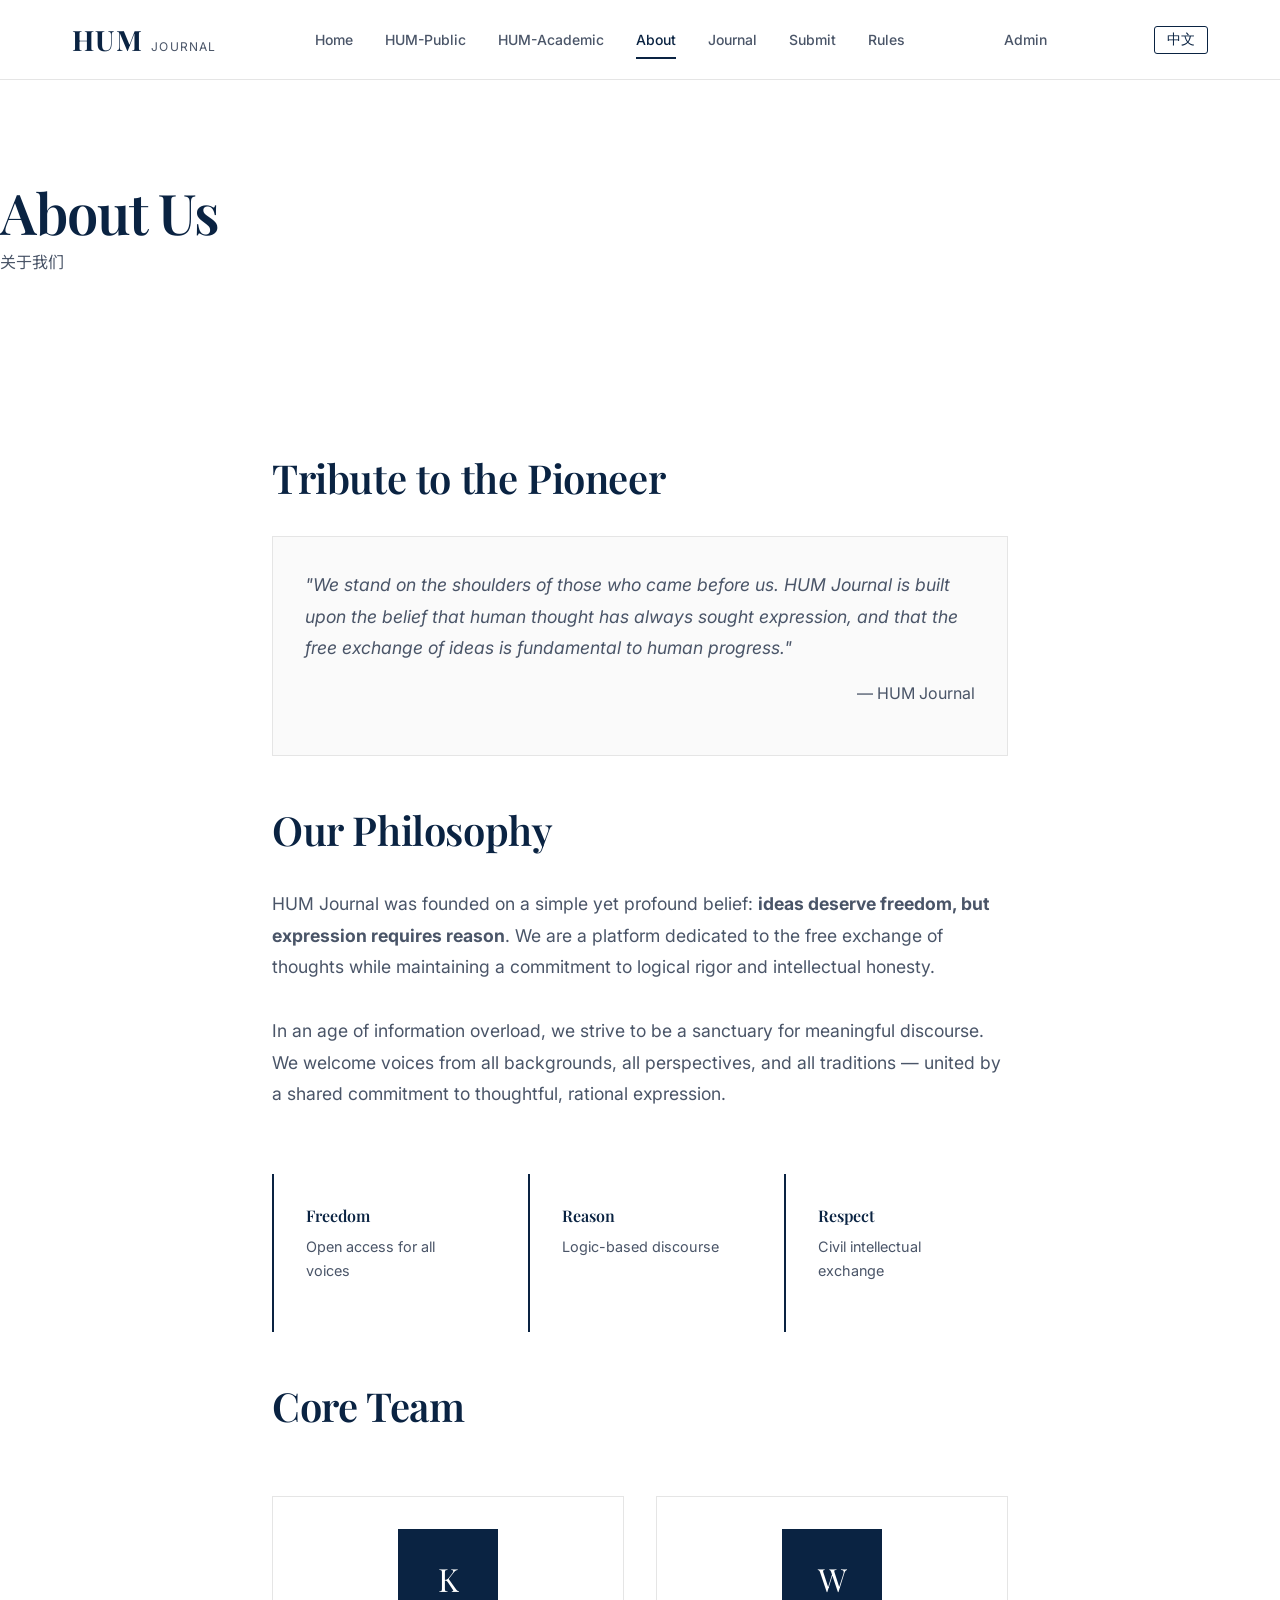
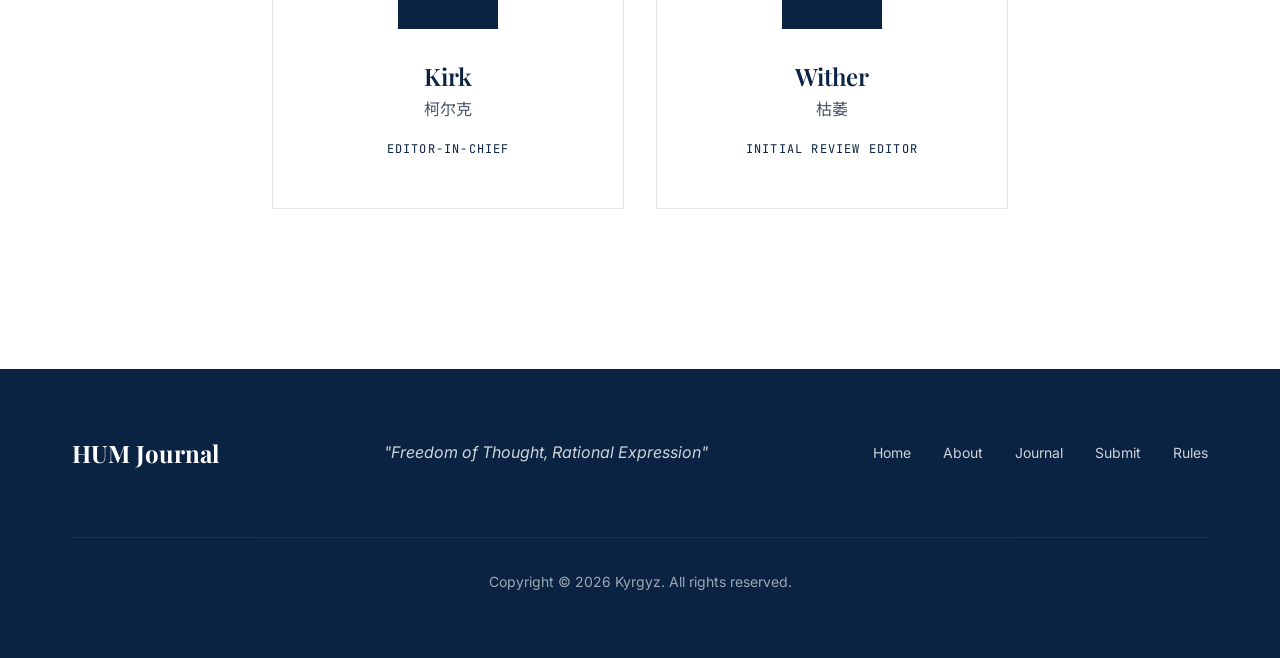
==== about.html @ b476ecf7 "Initial commit: HUM Journal static site" ====
<!DOCTYPE html>
<html lang="en">
<head>
    <meta charset="UTF-8">
    <meta name="viewport" content="width=device-width, initial-scale=1.0">
    <title>About | HUM Journal</title>
    <meta name="description" content="About HUM Journal - Tribute to pioneers, journal philosophy, and team.">
    <link rel="stylesheet" href="css/style.css">
</head>
<body>
    <header class="header">
        <div class="header-inner">
            <a href="index.html" class="logo">
                <span class="logo-main">HUM</span>
                <span class="logo-sub">Journal</span>
            </a>
            <nav class="nav">
                <a href="index.html" class="nav-link">Home</a>
                <a href="public.html" class="nav-link">HUM-Public</a>
                <a href="academic.html" class="nav-link">HUM-Academic</a>
                <a href="about.html" class="nav-link active">About</a>
                <a href="journal-info.html" class="nav-link">Journal</a>
                <a href="submission.html" class="nav-link">Submit</a>
                <a href="rules.html" class="nav-link">Rules</a>
            </nav>
            <a href="login.html" class="nav-link" style="color: var(--color-text-secondary);">Admin</a>
            <button id="langToggle" onclick="HUM_LANG.toggle()" style="background:none;border:1px solid #0A2342;color:#0A2342;padding:0.25rem 0.75rem;cursor:pointer;font-size:0.875rem;margin-left:0.5rem;border-radius:3px;">中文</button>
        </div>
    </header>

    <section class="page-header">
        <h1>About Us</h1>
        <p class="subtitle">关于我们</p>
    </section>

    <section class="content-section">
        <div class="container" style="max-width: 800px;">
            <h2 style="margin-bottom: 2rem;">Tribute to the Pioneer</h2>
            <div style="padding: 2rem; border: 1px solid var(--color-border); margin-bottom: 3rem; background: #FAFAFA;">
                <p style="font-size: 1.1rem; line-height: 1.8; font-style: italic; color: var(--color-text-secondary);">
                    "We stand on the shoulders of those who came before us. HUM Journal is built upon the belief that human thought has always sought expression, and that the free exchange of ideas is fundamental to human progress."
                </p>
                <p style="margin-top: 1rem; text-align: right; color: var(--color-text-secondary);">
                    — HUM Journal
                </p>
            </div>

            <h2 style="margin-bottom: 2rem;">Our Philosophy</h2>
            <p style="font-size: 1.1rem; line-height: 1.8; margin-bottom: 2rem;">
                HUM Journal was founded on a simple yet profound belief: <strong>ideas deserve freedom, but expression requires reason</strong>. We are a platform dedicated to the free exchange of thoughts while maintaining a commitment to logical rigor and intellectual honesty.
            </p>
            <p style="font-size: 1.1rem; line-height: 1.8; margin-bottom: 3rem;">
                In an age of information overload, we strive to be a sanctuary for meaningful discourse. We welcome voices from all backgrounds, all perspectives, and all traditions — united by a shared commitment to thoughtful, rational expression.
            </p>

            <div class="philosophy-grid" style="grid-template-columns: 1fr 1fr 1fr; margin-bottom: 3rem;">
                <div class="philosophy-item">
                    <h4 style="font-size: 1rem; margin-bottom: 0.5rem;">Freedom</h4>
                    <p style="font-size: 0.9rem;">Open access for all voices</p>
                </div>
                <div class="philosophy-item">
                    <h4 style="font-size: 1rem; margin-bottom: 0.5rem;">Reason</h4>
                    <p style="font-size: 0.9rem;">Logic-based discourse</p>
                </div>
                <div class="philosophy-item">
                    <h4 style="font-size: 1rem; margin-bottom: 0.5rem;">Respect</h4>
                    <p style="font-size: 0.9rem;">Civil intellectual exchange</p>
                </div>
            </div>

            <h2 style="margin-bottom: 2rem;">Core Team</h2>
            <div class="team-grid" style="grid-template-columns: 1fr 1fr;">
                <div class="team-card">
                    <div class="team-avatar">K</div>
                    <h3 class="team-name">Kirk</h3>
                    <p class="team-name-cn">柯尔克</p>
                    <p class="team-role">Editor-in-Chief</p>
                </div>
                <div class="team-card">
                    <div class="team-avatar">W</div>
                    <h3 class="team-name">Wither</h3>
                    <p class="team-name-cn">枯萎</p>
                    <p class="team-role">Initial Review Editor</p>
                </div>
            </div>
        </div>
    </section>

    <footer class="footer">
        <div class="container">
            <div class="footer-inner">
                <div class="footer-logo">HUM Journal</div>
                <div class="footer-slogan">"Freedom of Thought, Rational Expression"</div>
                <div class="footer-links">
                    <a href="index.html">Home</a>
                    <a href="about.html">About</a>
                    <a href="journal-info.html">Journal</a>
                    <a href="submission.html">Submit</a>
                    <a href="rules.html">Rules</a>
                </div>
                <div class="footer-copyright">Copyright © 2026 Kyrgyz. All rights reserved.</div>
            </div>
        </div>
    </footer>

</body>
</html>
---- css/style.css ----
/* HUM Journal - Main Stylesheet */
/* Minimalist Academic / German Rationality Style */

@import url('https://fonts.googleapis.com/css2?family=Playfair+Display:wght@400;500;600;700&family=Inter:wght@300;400;500;600&family=JetBrains+Mono:wght@400;500&family=Noto+Sans+SC:wght@300;400;500;700&display=swap');

:root {
    --color-primary: #0A2342;
    --color-primary-light: #1E3A5F;
    --color-bg: #FFFFFF;
    --color-text: #111111;
    --color-text-secondary: #4A5568;
    --color-border: #E5E5E5;
    --color-accent: #0A2342;

    --font-heading: 'Playfair Display', 'Noto Sans SC', serif;
    --font-body: 'Inter', 'Noto Sans SC', sans-serif;
    --font-mono: 'JetBrains Mono', monospace;

    --spacing-xs: 0.5rem;
    --spacing-sm: 1rem;
    --spacing-md: 2rem;
    --spacing-lg: 4rem;
    --spacing-xl: 6rem;

    --max-width: 1200px;
    --header-height: 80px;
}

*, *::before, *::after {
    box-sizing: border-box;
    margin: 0;
    padding: 0;
}

html {
    scroll-behavior: smooth;
}

body {
    font-family: var(--font-body);
    font-size: 16px;
    line-height: 1.7;
    color: var(--color-text);
    background-color: var(--color-bg);
    -webkit-font-smoothing: antialiased;
    -moz-osx-font-smoothing: grayscale;
}

/* Typography */
h1, h2, h3, h4, h5, h6 {
    font-family: var(--font-heading);
    font-weight: 600;
    line-height: 1.3;
    color: var(--color-primary);
}

h1 {
    font-size: 3.5rem;
    letter-spacing: -0.02em;
}

h2 {
    font-size: 2.5rem;
    letter-spacing: -0.01em;
}

h3 {
    font-size: 1.75rem;
}

h4 {
    font-size: 1.25rem;
}

p {
    margin-bottom: 1rem;
    color: var(--color-text-secondary);
}

a {
    color: var(--color-primary);
    text-decoration: none;
    transition: all 0.2s ease;
}

a:hover {
    color: var(--color-primary-light);
}

/* Layout */
.container {
    max-width: var(--max-width);
    margin: 0 auto;
    padding: 0 var(--spacing-md);
}

section {
    padding: var(--spacing-xl) 0;
}

/* Header */
.header {
    position: sticky;
    top: 0;
    z-index: 100;
    background: var(--color-bg);
    border-bottom: 1px solid var(--color-border);
    height: var(--header-height);
    display: flex;
    align-items: center;
}

.header-inner {
    display: flex;
    justify-content: space-between;
    align-items: center;
    width: 100%;
    max-width: var(--max-width);
    margin: 0 auto;
    padding: 0 var(--spacing-md);
}

.logo {
    display: flex;
    align-items: baseline;
    gap: 0.5rem;
}

.logo-main {
    font-family: var(--font-heading);
    font-size: 1.75rem;
    font-weight: 700;
    color: var(--color-primary);
    letter-spacing: 0.05em;
}

.logo-sub {
    font-family: var(--font-body);
    font-size: 0.75rem;
    color: var(--color-text-secondary);
    text-transform: uppercase;
    letter-spacing: 0.1em;
}

.nav {
    display: flex;
    gap: var(--spacing-md);
}

.nav-link {
    font-size: 0.875rem;
    font-weight: 500;
    color: var(--color-text-secondary);
    padding: 0.5rem 0;
    position: relative;
}

.nav-link::after {
    content: '';
    position: absolute;
    bottom: 0;
    left: 0;
    width: 0;
    height: 2px;
    background: var(--color-primary);
    transition: width 0.3s ease;
}

.nav-link:hover,
.nav-link.active {
    color: var(--color-primary);
}

.nav-link:hover::after,
.nav-link.active::after {
    width: 100%;
}

.lang-toggle {
    display: flex;
    gap: 0.25rem;
    font-family: var(--font-mono);
    font-size: 0.75rem;
}

.lang-toggle span {
    padding: 0.25rem 0.5rem;
    cursor: pointer;
    color: var(--color-text-secondary);
    transition: all 0.2s ease;
}

.lang-toggle span.active {
    background: var(--color-primary);
    color: var(--color-bg);
}

/* Hero Section */
.hero {
    padding: var(--spacing-xl) 0;
    text-align: center;
    border-bottom: 1px solid var(--color-border);
    background: linear-gradient(180deg, var(--color-bg) 0%, #F8F9FA 100%);
}

.hero-title {
    font-size: 5rem;
    font-weight: 700;
    letter-spacing: 0.1em;
    color: var(--color-primary);
    margin-bottom: var(--spacing-sm);
}

.hero-subtitle {
    font-family: var(--font-body);
    font-size: 1.25rem;
    color: var(--color-text-secondary);
    letter-spacing: 0.2em;
    text-transform: uppercase;
    margin-bottom: var(--spacing-md);
}

.hero-slogan {
    font-family: var(--font-heading);
    font-size: 1.5rem;
    font-style: italic;
    color: var(--color-text);
    padding: var(--spacing-md) 0;
    border-top: 1px solid var(--color-border);
    border-bottom: 1px solid var(--color-border);
    max-width: 600px;
    margin: var(--spacing-md) auto;
}

/* Section Cards */
.section-cards {
    display: grid;
    grid-template-columns: repeat(2, 1fr);
    gap: var(--spacing-md);
    padding: var(--spacing-lg) 0;
}

.section-card {
    padding: var(--spacing-lg);
    border: 1px solid var(--color-border);
    transition: all 0.3s ease;
    position: relative;
    overflow: hidden;
}

.section-card::before {
    content: '';
    position: absolute;
    top: 0;
    left: 0;
    width: 4px;
    height: 100%;
    background: var(--color-primary);
}

.section-card:hover {
    border-color: var(--color-primary);
    transform: translateY(-4px);
}

.section-card.public {
    background: #FAFAFA;
}

.section-card.academic {
    background: var(--color-bg);
}

.section-card-label {
    font-family: var(--font-mono);
    font-size: 0.75rem;
    text-transform: uppercase;
    letter-spacing: 0.15em;
    color: var(--color-text-secondary);
    margin-bottom: var(--spacing-sm);
}

.section-card-title {
    font-size: 2rem;
    margin-bottom: var(--spacing-sm);
}

.section-card-title-cn {
    font-size: 1.25rem;
    color: var(--color-text-secondary);
    margin-bottom: var(--spacing-md);
}

.section-card-desc {
    color: var(--color-text-secondary);
    margin-bottom: var(--spacing-md);
}

.section-card-link {
    display: inline-flex;
    align-items: center;
    gap: 0.5rem;
    font-weight: 500;
    color: var(--color-primary);
}

.section-card-link::after {
    content: '→';
    transition: transform 0.3s ease;
}

.section-card-link:hover::after {
    transform: translateX(4px);
}

/* Content Sections */
.content-section {
    padding: var(--spacing-lg) 0;
}

.section-header {
    text-align: center;
    margin-bottom: var(--spacing-lg);
}

.section-header h2 {
    margin-bottom: var(--spacing-sm);
}

.section-header p {
    max-width: 600px;
    margin: 0 auto;
}

.divider {
    width: 60px;
    height: 2px;
    background: var(--color-primary);
    margin: var(--spacing-md) auto;
}

/* Team Section */
.team-grid {
    display: grid;
    grid-template-columns: repeat(auto-fit, minmax(300px, 1fr));
    gap: var(--spacing-md);
    margin-top: var(--spacing-lg);
}

.team-card {
    padding: var(--spacing-md);
    border: 1px solid var(--color-border);
    text-align: center;
}

.team-card:hover {
    border-color: var(--color-primary);
}

.team-avatar {
    width: 100px;
    height: 100px;
    background: var(--color-primary);
    margin: 0 auto var(--spacing-md);
    display: flex;
    align-items: center;
    justify-content: center;
    font-family: var(--font-heading);
    font-size: 2rem;
    color: var(--color-bg);
}

.team-name {
    font-size: 1.5rem;
    margin-bottom: 0.25rem;
}

.team-name-cn {
    font-size: 1rem;
    color: var(--color-text-secondary);
    margin-bottom: var(--spacing-sm);
}

.team-role {
    font-family: var(--font-mono);
    font-size: 0.75rem;
    text-transform: uppercase;
    letter-spacing: 0.1em;
    color: var(--color-primary);
}

/* Philosophy Section */
.philosophy-grid {
    display: grid;
    grid-template-columns: repeat(3, 1fr);
    gap: var(--spacing-md);
    margin-top: var(--spacing-lg);
}

.philosophy-item {
    padding: var(--spacing-md);
    border-left: 2px solid var(--color-primary);
}

.philosophy-item h4 {
    margin-bottom: var(--spacing-sm);
}

/* Journal Intro */
.intro-grid {
    display: grid;
    grid-template-columns: repeat(2, 1fr);
    gap: var(--spacing-lg);
    margin-top: var(--spacing-lg);
}

.intro-block {
    padding: var(--spacing-lg);
    border: 1px solid var(--color-border);
}

.intro-block h3 {
    margin-bottom: var(--spacing-md);
    padding-bottom: var(--spacing-sm);
    border-bottom: 1px solid var(--color-border);
}

.intro-block ul {
    list-style: none;
    margin-top: var(--spacing-md);
}

.intro-block li {
    padding: var(--spacing-xs) 0;
    padding-left: var(--spacing-md);
    position: relative;
    color: var(--color-text-secondary);
}

.intro-block li::before {
    content: '■';
    position: absolute;
    left: 0;
    color: var(--color-primary);
    font-size: 0.5rem;
    top: 0.75rem;
}

/* Submission Box */
.submission-box {
    background: var(--color-primary);
    color: var(--color-bg);
    padding: var(--spacing-lg);
    text-align: center;
    margin: var(--spacing-lg) 0;
}

.submission-box h3 {
    color: var(--color-bg);
    margin-bottom: var(--spacing-md);
}

.submission-email {
    font-family: var(--font-mono);
    font-size: 1.5rem;
    color: var(--color-bg);
    padding: var(--spacing-md);
    border: 1px dashed rgba(255,255,255,0.3);
    display: inline-block;
    margin-bottom: var(--spacing-md);
}

.submission-format {
    background: rgba(255,255,255,0.1);
    padding: var(--spacing-md);
    margin-top: var(--spacing-md);
    font-family: var(--font-mono);
    font-size: 0.875rem;
}

/* Rules Section */
.rules-list {
    max-width: 800px;
    margin: 0 auto;
}

.rule-item {
    padding: var(--spacing-md) 0;
    border-bottom: 1px solid var(--color-border);
    display: flex;
    gap: var(--spacing-md);
}

.rule-number {
    font-family: var(--font-mono);
    font-size: 0.875rem;
    color: var(--color-primary);
    min-width: 40px;
}

.rule-content h4 {
    margin-bottom: 0.5rem;
}

.prohibited-list {
    list-style: none;
    margin-top: var(--spacing-sm);
}

.prohibited-list li {
    display: inline-block;
    padding: 0.25rem 0.75rem;
    background: #FEE2E2;
    color: #991B1B;
    font-size: 0.875rem;
    margin: 0.25rem;
    border: 1px solid #FECACA;
}

/* Footer */
.footer {
    background: var(--color-primary);
    color: var(--color-bg);
    padding: var(--spacing-lg) 0;
    margin-top: var(--spacing-xl);
}

.footer-inner {
    display: flex;
    justify-content: space-between;
    align-items: center;
    flex-wrap: wrap;
    gap: var(--spacing-md);
}

.footer-logo {
    font-family: var(--font-heading);
    font-size: 1.5rem;
    font-weight: 700;
}

.footer-slogan {
    font-style: italic;
    opacity: 0.8;
}

.footer-links {
    display: flex;
    gap: var(--spacing-md);
}

.footer-links a {
    color: var(--color-bg);
    opacity: 0.8;
    font-size: 0.875rem;
}

.footer-links a:hover {
    opacity: 1;
}

.footer-copyright {
    width: 100%;
    text-align: center;
    padding-top: var(--spacing-md);
    border-top: 1px solid rgba(255,255,255,0.1);
    font-size: 0.875rem;
    opacity: 0.6;
    margin-top: var(--spacing-md);
}

/* Mobile Navigation */
.mobile-menu-btn {
    display: none;
    background: none;
    border: none;
    cursor: pointer;
    padding: 0.5rem;
}

.mobile-menu-btn span {
    display: block;
    width: 24px;
    height: 2px;
    background: var(--color-primary);
    margin: 5px 0;
    transition: all 0.3s ease;
}

/* Responsive */
@media (max-width: 768px) {
    :root {
        --spacing-xl: 4rem;
        --spacing-lg: 3rem;
    }

    h1 {
        font-size: 2.5rem;
    }

    h2 {
        font-size: 2rem;
    }

    .hero-title {
        font-size: 3rem;
    }

    .nav {
        display: none;
    }

    .mobile-menu-btn {
        display: block;
    }

    .section-cards {
        grid-template-columns: 1fr;
    }

    .intro-grid {
        grid-template-columns: 1fr;
    }

    .philosophy-grid {
        grid-template-columns: 1fr;
    }

    .footer-inner {
        flex-direction: column;
        text-align: center;
    }
}

/* Animations */
@keyframes fadeIn {
    from {
        opacity: 0;
        transform: translateY(20px);
    }
    to {
        opacity: 1;
        transform: translateY(0);
    }
}

.animate-fade-in {
    animation: fadeIn 0.6s ease forwards;
}

.animate-delay-1 {
    animation-delay: 0.1s;
}

.animate-delay-2 {
    animation-delay: 0.2s;
}

.animate-delay-3 {
    animation-delay: 0.3s;
}

/* Utility Classes */
.text-center {
    text-align: center;
}

/* Notification Bar */
.notification-bar {
    background: #F5F5F5;
    padding: 0.75rem 0;
    text-align: center;
    border-bottom: 1px solid #E5E5E5;
}

.notification-bar p {
    font-size: 0.875rem;
    color: #666;
    margin: 0;
}

/* Core Intro Section */
.core-intro {
    padding: var(--spacing-lg) 0;
    background: #FAFAFA;
    border-bottom: 1px solid var(--color-border);
}

.intro-block-main {
    max-width: 800px;
    margin: 0 auto;
    text-align: center;
    padding: var(--spacing-lg);
}

.intro-block-main h2 {
    font-size: 2rem;
    margin-bottom: var(--spacing-sm);
}

.intro-divider {
    width: 60px;
    height: 2px;
    background: var(--color-primary);
    margin: var(--spacing-md) auto;
}

.intro-text {
    font-size: 1.1rem;
    line-height: 1.8;
    color: var(--color-text);
    margin-bottom: var(--spacing-md);
}

.intro-text-en {
    font-size: 1rem;
    line-height: 1.8;
    color: var(--color-text-secondary);
}

/* Category Section */
.category-section {
    padding: var(--spacing-xl) 0;
}

/* Hero Subtitle EN */
.hero-subtitle-en {
    font-family: var(--font-body);
    font-size: 0.9rem;
    color: var(--color-text-secondary);
    letter-spacing: 0.1em;
    text-transform: uppercase;
    margin-bottom: var(--spacing-sm);
}

/* Search Box */
.search-container {
    max-width: 600px;
    margin: 0 auto var(--spacing-lg);
    padding: 0 var(--spacing-md);
}

.search-box {
    display: flex;
    gap: 0.5rem;
    padding: 1rem;
    background: white;
    border: 1px solid var(--color-border);
    border-radius: 4px;
}

.search-input {
    flex: 1;
    padding: 0.75rem 1rem;
    border: 1px solid var(--color-border);
    font-size: 1rem;
    font-family: var(--font-body);
}

.search-input:focus {
    outline: none;
    border-color: var(--color-primary);
}

.search-btn {
    padding: 0.75rem 1.5rem;
    background: var(--color-primary);
    color: white;
    border: none;
    cursor: pointer;
    font-weight: 500;
    transition: background 0.2s;
}

.search-btn:hover {
    background: var(--color-primary-light);
}

/* Article List */
.article-list-container {
    max-width: 900px;
    margin: 0 auto;
    padding: 0 var(--spacing-md);
}

.article-section-header {
    text-align: center;
    margin-bottom: var(--spacing-lg);
    padding-bottom: var(--spacing-md);
    border-bottom: 2px solid var(--color-primary);
}

.article-section-header h2 {
    font-size: 1.75rem;
    margin-bottom: 0.5rem;
}

.article-section-desc {
    color: var(--color-text-secondary);
    font-size: 0.95rem;
}

.article-item {
    padding: var(--spacing-md) 0;
    border-bottom: 1px solid var(--color-border);
    display: flex;
    justify-content: space-between;
    align-items: center;
    gap: var(--spacing-md);
}

.article-item:hover {
    background: #FAFAFA;
}

.article-info {
    flex: 1;
}

.article-title {
    font-size: 1.25rem;
    margin-bottom: 0.25rem;
}

.article-title a {
    color: var(--color-primary);
}

.article-meta {
    font-size: 0.875rem;
    color: var(--color-text-secondary);
}

.word-view-btn {
    padding: 0.5rem 1rem;
    background: var(--color-primary);
    color: white;
    border: none;
    cursor: pointer;
    font-size: 0.875rem;
    font-weight: 500;
    text-decoration: none;
    display: inline-flex;
    align-items: center;
    gap: 0.5rem;
    transition: all 0.2s;
    white-space: nowrap;
}

.word-view-btn:hover {
    background: var(--color-primary-light);
    color: white;
}

/* Empty State */
.empty-state {
    text-align: center;
    padding: var(--spacing-xl) 0;
    color: var(--color-text-secondary);
}

.empty-state p {
    margin-bottom: var(--spacing-sm);
}

/* Footer Feature */
.footer-feature {
    width: 100%;
    text-align: center;
    font-size: 0.875rem;
    padding: var(--spacing-sm) 0;
    border-top: 1px solid rgba(255,255,255,0.1);
    opacity: 0.8;
}

/* Submission Upload */
.upload-section {
    max-width: 800px;
    margin: 0 auto;
    padding: var(--spacing-lg) 0;
}

.upload-box {
    border: 2px dashed var(--color-border);
    padding: var(--spacing-xl);
    text-align: center;
    cursor: pointer;
    transition: all 0.3s;
    background: #FAFAFA;
}

.upload-box:hover {
    border-color: var(--color-primary);
    background: white;
}

.upload-box.dragover {
    border-color: var(--color-primary);
    background: rgba(10, 35, 66, 0.05);
}

.upload-icon {
    font-size: 3rem;
    color: var(--color-text-secondary);
    margin-bottom: var(--spacing-md);
}

.upload-text {
    font-size: 1.1rem;
    color: var(--color-text);
    margin-bottom: 0.5rem;
}

.upload-hint {
    font-size: 0.875rem;
    color: var(--color-text-secondary);
}

.upload-input {
    display: none;
}

.submission-type {
    margin-bottom: var(--spacing-lg);
}

.submission-type h3 {
    font-size: 1.5rem;
    margin-bottom: var(--spacing-md);
}

.submission-type.public h3 {
    color: #2563EB;
}

.submission-type.academic h3 {
    color: #7C3AED;
}

.mb-sm {
    margin-bottom: var(--spacing-sm);
}

.mb-md {
    margin-bottom: var(--spacing-md);
}

.mb-lg {
    margin-bottom: var(--spacing-lg);
}
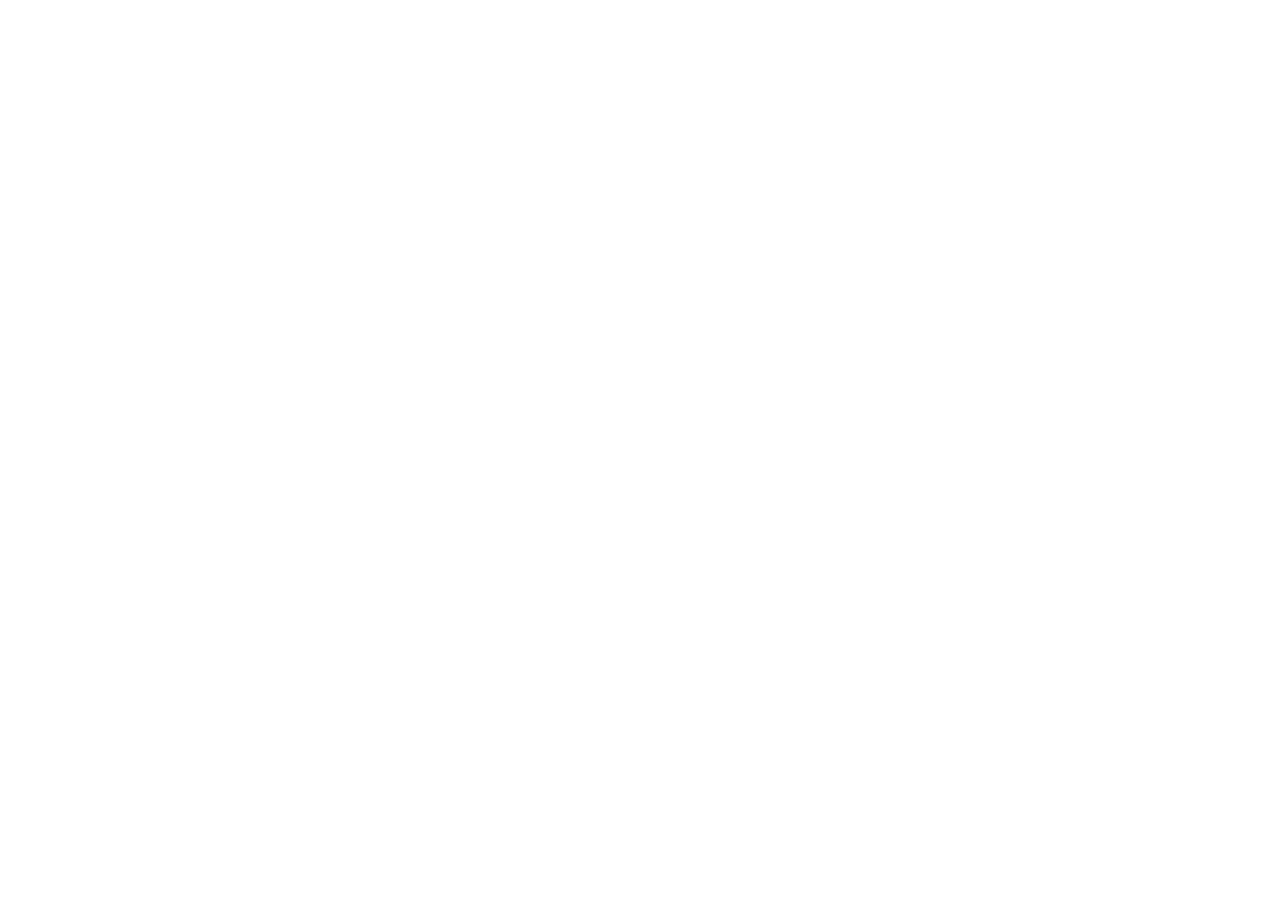
==== commit 3919ac74: "Convert all pages to English-only (remove Chinese text)" ====
--- a/about.html
+++ b/about.html
@@ -1,107 +1,6 @@
 <!DOCTYPE html>
 <html lang="en">
-<head>
-    <meta charset="UTF-8">
-    <meta name="viewport" content="width=device-width, initial-scale=1.0">
-    <title>About | HUM Journal</title>
-    <meta name="description" content="About HUM Journal - Tribute to pioneers, journal philosophy, and team.">
-    <link rel="stylesheet" href="css/style.css">
-</head>
-<body>
-    <header class="header">
-        <div class="header-inner">
-            <a href="index.html" class="logo">
-                <span class="logo-main">HUM</span>
-                <span class="logo-sub">Journal</span>
-            </a>
-            <nav class="nav">
-                <a href="index.html" class="nav-link">Home</a>
-                <a href="public.html" class="nav-link">HUM-Public</a>
-                <a href="academic.html" class="nav-link">HUM-Academic</a>
-                <a href="about.html" class="nav-link active">About</a>
-                <a href="journal-info.html" class="nav-link">Journal</a>
-                <a href="submission.html" class="nav-link">Submit</a>
-                <a href="rules.html" class="nav-link">Rules</a>
-            </nav>
-            <a href="login.html" class="nav-link" style="color: var(--color-text-secondary);">Admin</a>
-            <button id="langToggle" onclick="HUM_LANG.toggle()" style="background:none;border:1px solid #0A2342;color:#0A2342;padding:0.25rem 0.75rem;cursor:pointer;font-size:0.875rem;margin-left:0.5rem;border-radius:3px;">中文</button>
-        </div>
-    </header>
-
-    <section class="page-header">
-        <h1>About Us</h1>
-        <p class="subtitle">关于我们</p>
-    </section>
-
-    <section class="content-section">
-        <div class="container" style="max-width: 800px;">
-            <h2 style="margin-bottom: 2rem;">Tribute to the Pioneer</h2>
-            <div style="padding: 2rem; border: 1px solid var(--color-border); margin-bottom: 3rem; background: #FAFAFA;">
-                <p style="font-size: 1.1rem; line-height: 1.8; font-style: italic; color: var(--color-text-secondary);">
-                    "We stand on the shoulders of those who came before us. HUM Journal is built upon the belief that human thought has always sought expression, and that the free exchange of ideas is fundamental to human progress."
-                </p>
-                <p style="margin-top: 1rem; text-align: right; color: var(--color-text-secondary);">
-                    — HUM Journal
-                </p>
-            </div>
-
-            <h2 style="margin-bottom: 2rem;">Our Philosophy</h2>
-            <p style="font-size: 1.1rem; line-height: 1.8; margin-bottom: 2rem;">
-                HUM Journal was founded on a simple yet profound belief: <strong>ideas deserve freedom, but expression requires reason</strong>. We are a platform dedicated to the free exchange of thoughts while maintaining a commitment to logical rigor and intellectual honesty.
-            </p>
-            <p style="font-size: 1.1rem; line-height: 1.8; margin-bottom: 3rem;">
-                In an age of information overload, we strive to be a sanctuary for meaningful discourse. We welcome voices from all backgrounds, all perspectives, and all traditions — united by a shared commitment to thoughtful, rational expression.
-            </p>
-
-            <div class="philosophy-grid" style="grid-template-columns: 1fr 1fr 1fr; margin-bottom: 3rem;">
-                <div class="philosophy-item">
-                    <h4 style="font-size: 1rem; margin-bottom: 0.5rem;">Freedom</h4>
-                    <p style="font-size: 0.9rem;">Open access for all voices</p>
-                </div>
-                <div class="philosophy-item">
-                    <h4 style="font-size: 1rem; margin-bottom: 0.5rem;">Reason</h4>
-                    <p style="font-size: 0.9rem;">Logic-based discourse</p>
-                </div>
-                <div class="philosophy-item">
-                    <h4 style="font-size: 1rem; margin-bottom: 0.5rem;">Respect</h4>
-                    <p style="font-size: 0.9rem;">Civil intellectual exchange</p>
-                </div>
-            </div>
-
-            <h2 style="margin-bottom: 2rem;">Core Team</h2>
-            <div class="team-grid" style="grid-template-columns: 1fr 1fr;">
-                <div class="team-card">
-                    <div class="team-avatar">K</div>
-                    <h3 class="team-name">Kirk</h3>
-                    <p class="team-name-cn">柯尔克</p>
-                    <p class="team-role">Editor-in-Chief</p>
-                </div>
-                <div class="team-card">
-                    <div class="team-avatar">W</div>
-                    <h3 class="team-name">Wither</h3>
-                    <p class="team-name-cn">枯萎</p>
-                    <p class="team-role">Initial Review Editor</p>
-                </div>
-            </div>
-        </div>
-    </section>
-
-    <footer class="footer">
-        <div class="container">
-            <div class="footer-inner">
-                <div class="footer-logo">HUM Journal</div>
-                <div class="footer-slogan">"Freedom of Thought, Rational Expression"</div>
-                <div class="footer-links">
-                    <a href="index.html">Home</a>
-                    <a href="about.html">About</a>
-                    <a href="journal-info.html">Journal</a>
-                    <a href="submission.html">Submit</a>
-                    <a href="rules.html">Rules</a>
-                </div>
-                <div class="footer-copyright">Copyright © 2026 Kyrgyz. All rights reserved.</div>
-            </div>
-        </div>
-    </footer>
-
-</body>
-</html>
+<head> <meta charset="UTF-8"> <meta name="viewport" content="width=device-width, initial-scale=1.0"> <title>About | HUM Journal< itle> <meta name="description" content="About HUM Journal - Tribute to pioneers, journal philosophy, and team."> <link rel="stylesheet" href="css tyle.css">
+< ead>
+<body> <header class="header"> <div class="header-inner"> <a href="index.html" class="logo"> <span class="logo-main">HUM< pan> <span class="logo-sub">Journal< pan> < > <nav class="nav"> <a href="index.html" class="nav-link">Home< > <a href="public.html" class="nav-link">HUM-Public< > <a href="academic.html" class="nav-link">HUM-Academic< > <a href="about.html" class="nav-link active">About< > <a href="journal-info.html" class="nav-link">Journal< > <a href="submission.html" class="nav-link">Submit< > <a href="rules.html" class="nav-link">Rules< > < av> <a href="login.html" class="nav-link" style="color: var(--color-text-secondary);">Admin< > <button id="langToggle" onclick="HUM_LANG.toggle()" style="background:none;border:1px solid #0A2342;color:#0A2342;padding:0.25rem 0.75rem;cursor:pointer;font-size:0.875rem;margin-left:0.5rem;border-radius:3px;">< utton> < iv> < eader> <section class="page-header"> <h1>About Us< 1> <p class="subtitle">About Us< > < ection> <section class="content-section"> <div class="container" style="max-width: 800px;"> <h2 style="margin-bottom: 2rem;">Tribute to the Pioneer< 2> <div style="padding: 2rem; border: 1px solid var(--color-border); margin-bottom: 3rem; background: #FAFAFA;"> <p style="font-size: 1.1rem; line-height: 1.8; font-style: italic; color: var(--color-text-secondary);"> "We stand on the shoulders of those who came before us. HUM Journal is built upon the belief that human thought has always sought expression, and that the free exchange of ideas is fundamental to human progress." < > <p style="margin-top: 1rem; text-align: right; color: var(--color-text-secondary);"> — HUM Journal < > < iv> <h2 style="margin-bottom: 2rem;">Our Philosophy< 2> <p style="font-size: 1.1rem; line-height: 1.8; margin-bottom: 2rem;"> HUM Journal was founded on a simple yet profound belief: <strong>ideas deserve freedom, but expression requires reason< trong>. We are a platform dedicated to the free exchange of thoughts while maintaining a commitment to logical rigor and intellectual honesty. < > <p style="font-size: 1.1rem; line-height: 1.8; margin-bottom: 3rem;"> In an age of information overload, we strive to be a sanctuary for meaningful discourse. We welcome voices from all backgrounds, all perspectives, and all traditions — united by a shared commitment to thoughtful, rational expression. < > <div class="philosophy-grid" style="grid-template-columns: 1fr 1fr 1fr; margin-bottom: 3rem;"> <div class="philosophy-item"> <h4 style="font-size: 1rem; margin-bottom: 0.5rem;">Freedom< 4> <p style="font-size: 0.9rem;">Open access for all voices< > < iv> <div class="philosophy-item"> <h4 style="font-size: 1rem; margin-bottom: 0.5rem;">Reason< 4> <p style="font-size: 0.9rem;">Logic-based discourse< > < iv> <div class="philosophy-item"> <h4 style="font-size: 1rem; margin-bottom: 0.5rem;">Respect< 4> <p style="font-size: 0.9rem;">Civil intellectual exchange< > < iv> < iv> <h2 style="margin-bottom: 2rem;">Core Team< 2> <div class="team-grid" style="grid-template-columns: 1fr 1fr;"> <div class="team-card"> <div class="team-avatar">K< iv> <h3 class="team-name">Kirk< 3> <p class="team-name-cn">Korkeh< > <p class="team-role">Editor-in-Chief< > < iv> <div class="team-card"> <div class="team-avatar">W< iv> <h3 class="team-name">Wither< 3> <p class="team-name-cn">< > <p class="team-role">Initial Review Editor< > < iv> < iv> < iv> < ection> <footer class="footer"> <div class="container"> <div class="footer-inner"> <div class="footer-logo">HUM Journal< iv> <div class="footer-slogan">"Freedom of Thought, Rational Expression"< iv> <div class="footer-links"> <a href="index.html">Home< > <a href="about.html">About< > <a href="journal-info.html">Journal< > <a href="submission.html">Submit< > <a href="rules.html">Rules< > < iv> <div class="footer-copyright">Copyright © 2026 Kyrgyz. All rights reserved.< iv> < iv> < iv> < ooter> < ody>
+< tml>
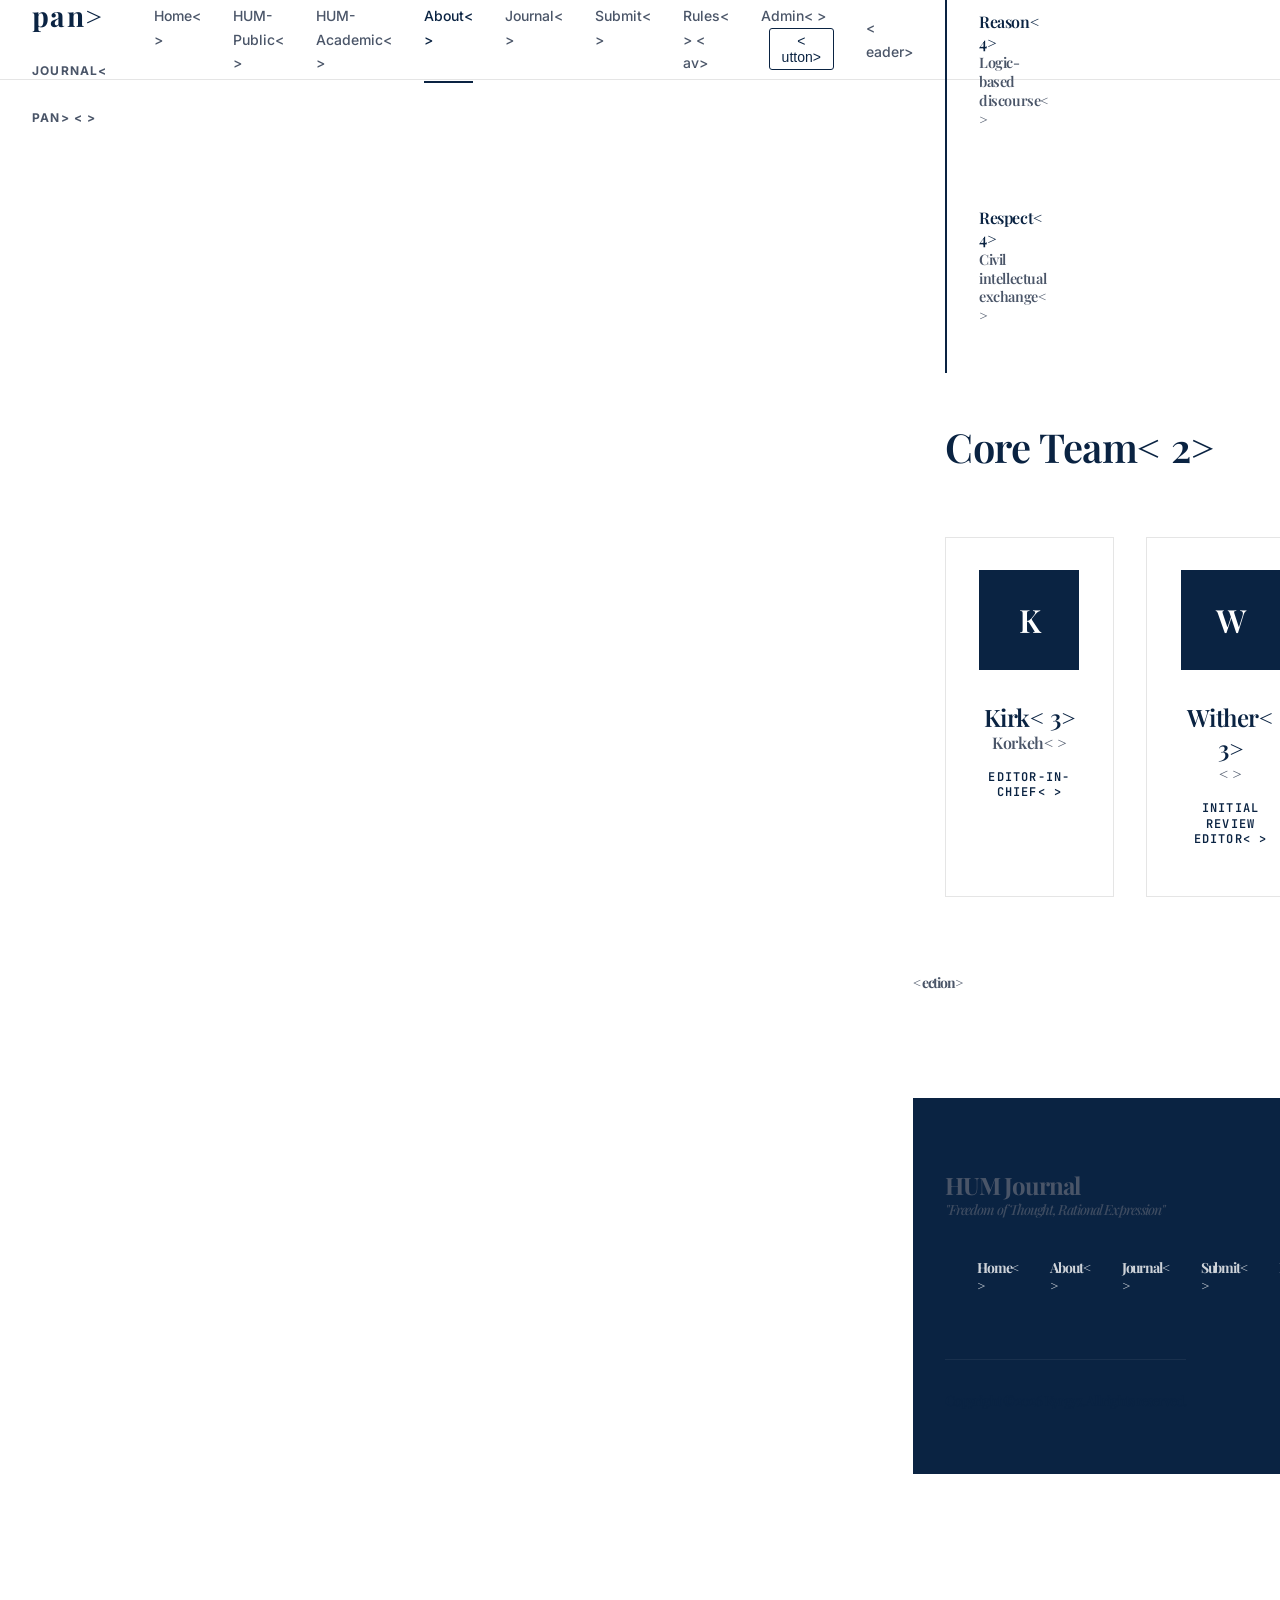
==== commit 3e7dfd35: "fix: restore corrupted HTML closing tags + add wrangler.toml Root cause: wrangler 4.x HTML processor" ====
--- a/about.html
+++ b/about.html
@@ -1,6 +1,6 @@
 <!DOCTYPE html>
 <html lang="en">
-<head> <meta charset="UTF-8"> <meta name="viewport" content="width=device-width, initial-scale=1.0"> <title>About | HUM Journal< itle> <meta name="description" content="About HUM Journal - Tribute to pioneers, journal philosophy, and team."> <link rel="stylesheet" href="css tyle.css">
-< ead>
-<body> <header class="header"> <div class="header-inner"> <a href="index.html" class="logo"> <span class="logo-main">HUM< pan> <span class="logo-sub">Journal< pan> < > <nav class="nav"> <a href="index.html" class="nav-link">Home< > <a href="public.html" class="nav-link">HUM-Public< > <a href="academic.html" class="nav-link">HUM-Academic< > <a href="about.html" class="nav-link active">About< > <a href="journal-info.html" class="nav-link">Journal< > <a href="submission.html" class="nav-link">Submit< > <a href="rules.html" class="nav-link">Rules< > < av> <a href="login.html" class="nav-link" style="color: var(--color-text-secondary);">Admin< > <button id="langToggle" onclick="HUM_LANG.toggle()" style="background:none;border:1px solid #0A2342;color:#0A2342;padding:0.25rem 0.75rem;cursor:pointer;font-size:0.875rem;margin-left:0.5rem;border-radius:3px;">< utton> < iv> < eader> <section class="page-header"> <h1>About Us< 1> <p class="subtitle">About Us< > < ection> <section class="content-section"> <div class="container" style="max-width: 800px;"> <h2 style="margin-bottom: 2rem;">Tribute to the Pioneer< 2> <div style="padding: 2rem; border: 1px solid var(--color-border); margin-bottom: 3rem; background: #FAFAFA;"> <p style="font-size: 1.1rem; line-height: 1.8; font-style: italic; color: var(--color-text-secondary);"> "We stand on the shoulders of those who came before us. HUM Journal is built upon the belief that human thought has always sought expression, and that the free exchange of ideas is fundamental to human progress." < > <p style="margin-top: 1rem; text-align: right; color: var(--color-text-secondary);"> — HUM Journal < > < iv> <h2 style="margin-bottom: 2rem;">Our Philosophy< 2> <p style="font-size: 1.1rem; line-height: 1.8; margin-bottom: 2rem;"> HUM Journal was founded on a simple yet profound belief: <strong>ideas deserve freedom, but expression requires reason< trong>. We are a platform dedicated to the free exchange of thoughts while maintaining a commitment to logical rigor and intellectual honesty. < > <p style="font-size: 1.1rem; line-height: 1.8; margin-bottom: 3rem;"> In an age of information overload, we strive to be a sanctuary for meaningful discourse. We welcome voices from all backgrounds, all perspectives, and all traditions — united by a shared commitment to thoughtful, rational expression. < > <div class="philosophy-grid" style="grid-template-columns: 1fr 1fr 1fr; margin-bottom: 3rem;"> <div class="philosophy-item"> <h4 style="font-size: 1rem; margin-bottom: 0.5rem;">Freedom< 4> <p style="font-size: 0.9rem;">Open access for all voices< > < iv> <div class="philosophy-item"> <h4 style="font-size: 1rem; margin-bottom: 0.5rem;">Reason< 4> <p style="font-size: 0.9rem;">Logic-based discourse< > < iv> <div class="philosophy-item"> <h4 style="font-size: 1rem; margin-bottom: 0.5rem;">Respect< 4> <p style="font-size: 0.9rem;">Civil intellectual exchange< > < iv> < iv> <h2 style="margin-bottom: 2rem;">Core Team< 2> <div class="team-grid" style="grid-template-columns: 1fr 1fr;"> <div class="team-card"> <div class="team-avatar">K< iv> <h3 class="team-name">Kirk< 3> <p class="team-name-cn">Korkeh< > <p class="team-role">Editor-in-Chief< > < iv> <div class="team-card"> <div class="team-avatar">W< iv> <h3 class="team-name">Wither< 3> <p class="team-name-cn">< > <p class="team-role">Initial Review Editor< > < iv> < iv> < iv> < ection> <footer class="footer"> <div class="container"> <div class="footer-inner"> <div class="footer-logo">HUM Journal< iv> <div class="footer-slogan">"Freedom of Thought, Rational Expression"< iv> <div class="footer-links"> <a href="index.html">Home< > <a href="about.html">About< > <a href="journal-info.html">Journal< > <a href="submission.html">Submit< > <a href="rules.html">Rules< > < iv> <div class="footer-copyright">Copyright © 2026 Kyrgyz. All rights reserved.< iv> < iv> < iv> < ooter> < ody>
-< tml>
+<head> <meta charset="UTF-8"> <meta name="viewport" content="width=device-width, initial-scale=1.0"> <title>About | HUM Journal</title> <meta name="description" content="About HUM Journal - Tribute to pioneers, journal philosophy, and team."> <link rel="stylesheet" href="css/style.css">
+</head>
+<body> <header class="header"> <div class="header-inner"> <a href="index.html" class="logo"> <span class="logo-main">HUM< pan> <span class="logo-sub">Journal< pan> < > <nav class="nav"> <a href="index.html" class="nav-link">Home< > <a href="public.html" class="nav-link">HUM-Public< > <a href="academic.html" class="nav-link">HUM-Academic< > <a href="about.html" class="nav-link active">About< > <a href="journal-info.html" class="nav-link">Journal< > <a href="submission.html" class="nav-link">Submit< > <a href="rules.html" class="nav-link">Rules< > < av> <a href="login.html" class="nav-link" style="color: var(--color-text-secondary);">Admin< > <button id="langToggle" onclick="HUM_LANG.toggle()" style="background:none;border:1px solid #0A2342;color:#0A2342;padding:0.25rem 0.75rem;cursor:pointer;font-size:0.875rem;margin-left:0.5rem;border-radius:3px;">< utton> </div> < eader> <section class="page-header"> <h1>About Us< 1> <p class="subtitle">About Us< > < ection> <section class="content-section"> <div class="container" style="max-width: 800px;"> <h2 style="margin-bottom: 2rem;">Tribute to the Pioneer< 2> <div style="padding: 2rem; border: 1px solid var(--color-border); margin-bottom: 3rem; background: #FAFAFA;"> <p style="font-size: 1.1rem; line-height: 1.8; font-style: italic; color: var(--color-text-secondary);"> "We stand on the shoulders of those who came before us. HUM Journal is built upon the belief that human thought has always sought expression, and that the free exchange of ideas is fundamental to human progress." < > <p style="margin-top: 1rem; text-align: right; color: var(--color-text-secondary);"> — HUM Journal < > </div> <h2 style="margin-bottom: 2rem;">Our Philosophy< 2> <p style="font-size: 1.1rem; line-height: 1.8; margin-bottom: 2rem;"> HUM Journal was founded on a simple yet profound belief: <strong>ideas deserve freedom, but expression requires reason< trong>. We are a platform dedicated to the free exchange of thoughts while maintaining a commitment to logical rigor and intellectual honesty. < > <p style="font-size: 1.1rem; line-height: 1.8; margin-bottom: 3rem;"> In an age of information overload, we strive to be a sanctuary for meaningful discourse. We welcome voices from all backgrounds, all perspectives, and all traditions — united by a shared commitment to thoughtful, rational expression. < > <div class="philosophy-grid" style="grid-template-columns: 1fr 1fr 1fr; margin-bottom: 3rem;"> <div class="philosophy-item"> <h4 style="font-size: 1rem; margin-bottom: 0.5rem;">Freedom< 4> <p style="font-size: 0.9rem;">Open access for all voices< > </div> <div class="philosophy-item"> <h4 style="font-size: 1rem; margin-bottom: 0.5rem;">Reason< 4> <p style="font-size: 0.9rem;">Logic-based discourse< > </div> <div class="philosophy-item"> <h4 style="font-size: 1rem; margin-bottom: 0.5rem;">Respect< 4> <p style="font-size: 0.9rem;">Civil intellectual exchange< > </div> </div> <h2 style="margin-bottom: 2rem;">Core Team< 2> <div class="team-grid" style="grid-template-columns: 1fr 1fr;"> <div class="team-card"> <div class="team-avatar">K</div> <h3 class="team-name">Kirk< 3> <p class="team-name-cn">Korkeh< > <p class="team-role">Editor-in-Chief< > </div> <div class="team-card"> <div class="team-avatar">W</div> <h3 class="team-name">Wither< 3> <p class="team-name-cn">< > <p class="team-role">Initial Review Editor< > </div> </div> </div> < ection> <footer class="footer"> <div class="container"> <div class="footer-inner"> <div class="footer-logo">HUM Journal</div> <div class="footer-slogan">"Freedom of Thought, Rational Expression"</div> <div class="footer-links"> <a href="index.html">Home< > <a href="about.html">About< > <a href="journal-info.html">Journal< > <a href="submission.html">Submit< > <a href="rules.html">Rules< > </div> <div class="footer-copyright">Copyright © 2026 Kyrgyz. All rights reserved.</div> </div> </div> </footer> </body>
+</html>
--- a/css/style.css
+++ b/css/style.css
@@ -0,0 +1,950 @@
+/* HUM Journal - Main Stylesheet */
+/* Minimalist Academic / German Rationality Style */
+
+@import url('https://fonts.googleapis.com/css2?family=Playfair+Display:wght@400;500;600;700&family=Inter:wght@300;400;500;600&family=JetBrains+Mono:wght@400;500&family=Noto+Sans+SC:wght@300;400;500;700&display=swap');
+
+:root {
+    --color-primary: #0A2342;
+    --color-primary-light: #1E3A5F;
+    --color-bg: #FFFFFF;
+    --color-text: #111111;
+    --color-text-secondary: #4A5568;
+    --color-border: #E5E5E5;
+    --color-accent: #0A2342;
+
+    --font-heading: 'Playfair Display', 'Noto Sans SC', serif;
+    --font-body: 'Inter', 'Noto Sans SC', sans-serif;
+    --font-mono: 'JetBrains Mono', monospace;
+
+    --spacing-xs: 0.5rem;
+    --spacing-sm: 1rem;
+    --spacing-md: 2rem;
+    --spacing-lg: 4rem;
+    --spacing-xl: 6rem;
+
+    --max-width: 1200px;
+    --header-height: 80px;
+}
+
+*, *::before, *::after {
+    box-sizing: border-box;
+    margin: 0;
+    padding: 0;
+}
+
+html {
+    scroll-behavior: smooth;
+}
+
+body {
+    font-family: var(--font-body);
+    font-size: 16px;
+    line-height: 1.7;
+    color: var(--color-text);
+    background-color: var(--color-bg);
+    -webkit-font-smoothing: antialiased;
+    -moz-osx-font-smoothing: grayscale;
+}
+
+/* Typography */
+h1, h2, h3, h4, h5, h6 {
+    font-family: var(--font-heading);
+    font-weight: 600;
+    line-height: 1.3;
+    color: var(--color-primary);
+}
+
+h1 {
+    font-size: 3.5rem;
+    letter-spacing: -0.02em;
+}
+
+h2 {
+    font-size: 2.5rem;
+    letter-spacing: -0.01em;
+}
+
+h3 {
+    font-size: 1.75rem;
+}
+
+h4 {
+    font-size: 1.25rem;
+}
+
+p {
+    margin-bottom: 1rem;
+    color: var(--color-text-secondary);
+}
+
+a {
+    color: var(--color-primary);
+    text-decoration: none;
+    transition: all 0.2s ease;
+}
+
+a:hover {
+    color: var(--color-primary-light);
+}
+
+/* Layout */
+.container {
+    max-width: var(--max-width);
+    margin: 0 auto;
+    padding: 0 var(--spacing-md);
+}
+
+section {
+    padding: var(--spacing-xl) 0;
+}
+
+/* Header */
+.header {
+    position: sticky;
+    top: 0;
+    z-index: 100;
+    background: var(--color-bg);
+    border-bottom: 1px solid var(--color-border);
+    height: var(--header-height);
+    display: flex;
+    align-items: center;
+}
+
+.header-inner {
+    display: flex;
+    justify-content: space-between;
+    align-items: center;
+    width: 100%;
+    max-width: var(--max-width);
+    margin: 0 auto;
+    padding: 0 var(--spacing-md);
+}
+
+.logo {
+    display: flex;
+    align-items: baseline;
+    gap: 0.5rem;
+}
+
+.logo-main {
+    font-family: var(--font-heading);
+    font-size: 1.75rem;
+    font-weight: 700;
+    color: var(--color-primary);
+    letter-spacing: 0.05em;
+}
+
+.logo-sub {
+    font-family: var(--font-body);
+    font-size: 0.75rem;
+    color: var(--color-text-secondary);
+    text-transform: uppercase;
+    letter-spacing: 0.1em;
+}
+
+.nav {
+    display: flex;
+    gap: var(--spacing-md);
+}
+
+.nav-link {
+    font-size: 0.875rem;
+    font-weight: 500;
+    color: var(--color-text-secondary);
+    padding: 0.5rem 0;
+    position: relative;
+}
+
+.nav-link::after {
+    content: '';
+    position: absolute;
+    bottom: 0;
+    left: 0;
+    width: 0;
+    height: 2px;
+    background: var(--color-primary);
+    transition: width 0.3s ease;
+}
+
+.nav-link:hover,
+.nav-link.active {
+    color: var(--color-primary);
+}
+
+.nav-link:hover::after,
+.nav-link.active::after {
+    width: 100%;
+}
+
+.lang-toggle {
+    display: flex;
+    gap: 0.25rem;
+    font-family: var(--font-mono);
+    font-size: 0.75rem;
+}
+
+.lang-toggle span {
+    padding: 0.25rem 0.5rem;
+    cursor: pointer;
+    color: var(--color-text-secondary);
+    transition: all 0.2s ease;
+}
+
+.lang-toggle span.active {
+    background: var(--color-primary);
+    color: var(--color-bg);
+}
+
+/* Hero Section */
+.hero {
+    padding: var(--spacing-xl) 0;
+    text-align: center;
+    border-bottom: 1px solid var(--color-border);
+    background: linear-gradient(180deg, var(--color-bg) 0%, #F8F9FA 100%);
+}
+
+.hero-title {
+    font-size: 5rem;
+    font-weight: 700;
+    letter-spacing: 0.1em;
+    color: var(--color-primary);
+    margin-bottom: var(--spacing-sm);
+}
+
+.hero-subtitle {
+    font-family: var(--font-body);
+    font-size: 1.25rem;
+    color: var(--color-text-secondary);
+    letter-spacing: 0.2em;
+    text-transform: uppercase;
+    margin-bottom: var(--spacing-md);
+}
+
+.hero-slogan {
+    font-family: var(--font-heading);
+    font-size: 1.5rem;
+    font-style: italic;
+    color: var(--color-text);
+    padding: var(--spacing-md) 0;
+    border-top: 1px solid var(--color-border);
+    border-bottom: 1px solid var(--color-border);
+    max-width: 600px;
+    margin: var(--spacing-md) auto;
+}
+
+/* Section Cards */
+.section-cards {
+    display: grid;
+    grid-template-columns: repeat(2, 1fr);
+    gap: var(--spacing-md);
+    padding: var(--spacing-lg) 0;
+}
+
+.section-card {
+    padding: var(--spacing-lg);
+    border: 1px solid var(--color-border);
+    transition: all 0.3s ease;
+    position: relative;
+    overflow: hidden;
+}
+
+.section-card::before {
+    content: '';
+    position: absolute;
+    top: 0;
+    left: 0;
+    width: 4px;
+    height: 100%;
+    background: var(--color-primary);
+}
+
+.section-card:hover {
+    border-color: var(--color-primary);
+    transform: translateY(-4px);
+}
+
+.section-card.public {
+    background: #FAFAFA;
+}
+
+.section-card.academic {
+    background: var(--color-bg);
+}
+
+.section-card-label {
+    font-family: var(--font-mono);
+    font-size: 0.75rem;
+    text-transform: uppercase;
+    letter-spacing: 0.15em;
+    color: var(--color-text-secondary);
+    margin-bottom: var(--spacing-sm);
+}
+
+.section-card-title {
+    font-size: 2rem;
+    margin-bottom: var(--spacing-sm);
+}
+
+.section-card-title-cn {
+    font-size: 1.25rem;
+    color: var(--color-text-secondary);
+    margin-bottom: var(--spacing-md);
+}
+
+.section-card-desc {
+    color: var(--color-text-secondary);
+    margin-bottom: var(--spacing-md);
+}
+
+.section-card-link {
+    display: inline-flex;
+    align-items: center;
+    gap: 0.5rem;
+    font-weight: 500;
+    color: var(--color-primary);
+}
+
+.section-card-link::after {
+    content: '→';
+    transition: transform 0.3s ease;
+}
+
+.section-card-link:hover::after {
+    transform: translateX(4px);
+}
+
+/* Content Sections */
+.content-section {
+    padding: var(--spacing-lg) 0;
+}
+
+.section-header {
+    text-align: center;
+    margin-bottom: var(--spacing-lg);
+}
+
+.section-header h2 {
+    margin-bottom: var(--spacing-sm);
+}
+
+.section-header p {
+    max-width: 600px;
+    margin: 0 auto;
+}
+
+.divider {
+    width: 60px;
+    height: 2px;
+    background: var(--color-primary);
+    margin: var(--spacing-md) auto;
+}
+
+/* Team Section */
+.team-grid {
+    display: grid;
+    grid-template-columns: repeat(auto-fit, minmax(300px, 1fr));
+    gap: var(--spacing-md);
+    margin-top: var(--spacing-lg);
+}
+
+.team-card {
+    padding: var(--spacing-md);
+    border: 1px solid var(--color-border);
+    text-align: center;
+}
+
+.team-card:hover {
+    border-color: var(--color-primary);
+}
+
+.team-avatar {
+    width: 100px;
+    height: 100px;
+    background: var(--color-primary);
+    margin: 0 auto var(--spacing-md);
+    display: flex;
+    align-items: center;
+    justify-content: center;
+    font-family: var(--font-heading);
+    font-size: 2rem;
+    color: var(--color-bg);
+}
+
+.team-name {
+    font-size: 1.5rem;
+    margin-bottom: 0.25rem;
+}
+
+.team-name-cn {
+    font-size: 1rem;
+    color: var(--color-text-secondary);
+    margin-bottom: var(--spacing-sm);
+}
+
+.team-role {
+    font-family: var(--font-mono);
+    font-size: 0.75rem;
+    text-transform: uppercase;
+    letter-spacing: 0.1em;
+    color: var(--color-primary);
+}
+
+/* Philosophy Section */
+.philosophy-grid {
+    display: grid;
+    grid-template-columns: repeat(3, 1fr);
+    gap: var(--spacing-md);
+    margin-top: var(--spacing-lg);
+}
+
+.philosophy-item {
+    padding: var(--spacing-md);
+    border-left: 2px solid var(--color-primary);
+}
+
+.philosophy-item h4 {
+    margin-bottom: var(--spacing-sm);
+}
+
+/* Journal Intro */
+.intro-grid {
+    display: grid;
+    grid-template-columns: repeat(2, 1fr);
+    gap: var(--spacing-lg);
+    margin-top: var(--spacing-lg);
+}
+
+.intro-block {
+    padding: var(--spacing-lg);
+    border: 1px solid var(--color-border);
+}
+
+.intro-block h3 {
+    margin-bottom: var(--spacing-md);
+    padding-bottom: var(--spacing-sm);
+    border-bottom: 1px solid var(--color-border);
+}
+
+.intro-block ul {
+    list-style: none;
+    margin-top: var(--spacing-md);
+}
+
+.intro-block li {
+    padding: var(--spacing-xs) 0;
+    padding-left: var(--spacing-md);
+    position: relative;
+    color: var(--color-text-secondary);
+}
+
+.intro-block li::before {
+    content: '■';
+    position: absolute;
+    left: 0;
+    color: var(--color-primary);
+    font-size: 0.5rem;
+    top: 0.75rem;
+}
+
+/* Submission Box */
+.submission-box {
+    background: var(--color-primary);
+    color: var(--color-bg);
+    padding: var(--spacing-lg);
+    text-align: center;
+    margin: var(--spacing-lg) 0;
+}
+
+.submission-box h3 {
+    color: var(--color-bg);
+    margin-bottom: var(--spacing-md);
+}
+
+.submission-email {
+    font-family: var(--font-mono);
+    font-size: 1.5rem;
+    color: var(--color-bg);
+    padding: var(--spacing-md);
+    border: 1px dashed rgba(255,255,255,0.3);
+    display: inline-block;
+    margin-bottom: var(--spacing-md);
+}
+
+.submission-format {
+    background: rgba(255,255,255,0.1);
+    padding: var(--spacing-md);
+    margin-top: var(--spacing-md);
+    font-family: var(--font-mono);
+    font-size: 0.875rem;
+}
+
+/* Rules Section */
+.rules-list {
+    max-width: 800px;
+    margin: 0 auto;
+}
+
+.rule-item {
+    padding: var(--spacing-md) 0;
+    border-bottom: 1px solid var(--color-border);
+    display: flex;
+    gap: var(--spacing-md);
+}
+
+.rule-number {
+    font-family: var(--font-mono);
+    font-size: 0.875rem;
+    color: var(--color-primary);
+    min-width: 40px;
+}
+
+.rule-content h4 {
+    margin-bottom: 0.5rem;
+}
+
+.prohibited-list {
+    list-style: none;
+    margin-top: var(--spacing-sm);
+}
+
+.prohibited-list li {
+    display: inline-block;
+    padding: 0.25rem 0.75rem;
+    background: #FEE2E2;
+    color: #991B1B;
+    font-size: 0.875rem;
+    margin: 0.25rem;
+    border: 1px solid #FECACA;
+}
+
+/* Footer */
+.footer {
+    background: var(--color-primary);
+    color: var(--color-bg);
+    padding: var(--spacing-lg) 0;
+    margin-top: var(--spacing-xl);
+}
+
+.footer-inner {
+    display: flex;
+    justify-content: space-between;
+    align-items: center;
+    flex-wrap: wrap;
+    gap: var(--spacing-md);
+}
+
+.footer-logo {
+    font-family: var(--font-heading);
+    font-size: 1.5rem;
+    font-weight: 700;
+}
+
+.footer-slogan {
+    font-style: italic;
+    opacity: 0.8;
+}
+
+.footer-links {
+    display: flex;
+    gap: var(--spacing-md);
+}
+
+.footer-links a {
+    color: var(--color-bg);
+    opacity: 0.8;
+    font-size: 0.875rem;
+}
+
+.footer-links a:hover {
+    opacity: 1;
+}
+
+.footer-copyright {
+    width: 100%;
+    text-align: center;
+    padding-top: var(--spacing-md);
+    border-top: 1px solid rgba(255,255,255,0.1);
+    font-size: 0.875rem;
+    opacity: 0.6;
+    margin-top: var(--spacing-md);
+}
+
+/* Mobile Navigation */
+.mobile-menu-btn {
+    display: none;
+    background: none;
+    border: none;
+    cursor: pointer;
+    padding: 0.5rem;
+}
+
+.mobile-menu-btn span {
+    display: block;
+    width: 24px;
+    height: 2px;
+    background: var(--color-primary);
+    margin: 5px 0;
+    transition: all 0.3s ease;
+}
+
+/* Responsive */
+@media (max-width: 768px) {
+    :root {
+        --spacing-xl: 4rem;
+        --spacing-lg: 3rem;
+    }
+
+    h1 {
+        font-size: 2.5rem;
+    }
+
+    h2 {
+        font-size: 2rem;
+    }
+
+    .hero-title {
+        font-size: 3rem;
+    }
+
+    .nav {
+        display: none;
+    }
+
+    .mobile-menu-btn {
+        display: block;
+    }
+
+    .section-cards {
+        grid-template-columns: 1fr;
+    }
+
+    .intro-grid {
+        grid-template-columns: 1fr;
+    }
+
+    .philosophy-grid {
+        grid-template-columns: 1fr;
+    }
+
+    .footer-inner {
+        flex-direction: column;
+        text-align: center;
+    }
+}
+
+/* Animations */
+@keyframes fadeIn {
+    from {
+        opacity: 0;
+        transform: translateY(20px);
+    }
+    to {
+        opacity: 1;
+        transform: translateY(0);
+    }
+}
+
+.animate-fade-in {
+    animation: fadeIn 0.6s ease forwards;
+}
+
+.animate-delay-1 {
+    animation-delay: 0.1s;
+}
+
+.animate-delay-2 {
+    animation-delay: 0.2s;
+}
+
+.animate-delay-3 {
+    animation-delay: 0.3s;
+}
+
+/* Utility Classes */
+.text-center {
+    text-align: center;
+}
+
+/* Notification Bar */
+.notification-bar {
+    background: #F5F5F5;
+    padding: 0.75rem 0;
+    text-align: center;
+    border-bottom: 1px solid #E5E5E5;
+}
+
+.notification-bar p {
+    font-size: 0.875rem;
+    color: #666;
+    margin: 0;
+}
+
+/* Core Intro Section */
+.core-intro {
+    padding: var(--spacing-lg) 0;
+    background: #FAFAFA;
+    border-bottom: 1px solid var(--color-border);
+}
+
+.intro-block-main {
+    max-width: 800px;
+    margin: 0 auto;
+    text-align: center;
+    padding: var(--spacing-lg);
+}
+
+.intro-block-main h2 {
+    font-size: 2rem;
+    margin-bottom: var(--spacing-sm);
+}
+
+.intro-divider {
+    width: 60px;
+    height: 2px;
+    background: var(--color-primary);
+    margin: var(--spacing-md) auto;
+}
+
+.intro-text {
+    font-size: 1.1rem;
+    line-height: 1.8;
+    color: var(--color-text);
+    margin-bottom: var(--spacing-md);
+}
+
+.intro-text-en {
+    font-size: 1rem;
+    line-height: 1.8;
+    color: var(--color-text-secondary);
+}
+
+/* Category Section */
+.category-section {
+    padding: var(--spacing-xl) 0;
+}
+
+/* Hero Subtitle EN */
+.hero-subtitle-en {
+    font-family: var(--font-body);
+    font-size: 0.9rem;
+    color: var(--color-text-secondary);
+    letter-spacing: 0.1em;
+    text-transform: uppercase;
+    margin-bottom: var(--spacing-sm);
+}
+
+/* Search Box */
+.search-container {
+    max-width: 600px;
+    margin: 0 auto var(--spacing-lg);
+    padding: 0 var(--spacing-md);
+}
+
+.search-box {
+    display: flex;
+    gap: 0.5rem;
+    padding: 1rem;
+    background: white;
+    border: 1px solid var(--color-border);
+    border-radius: 4px;
+}
+
+.search-input {
+    flex: 1;
+    padding: 0.75rem 1rem;
+    border: 1px solid var(--color-border);
+    font-size: 1rem;
+    font-family: var(--font-body);
+}
+
+.search-input:focus {
+    outline: none;
+    border-color: var(--color-primary);
+}
+
+.search-btn {
+    padding: 0.75rem 1.5rem;
+    background: var(--color-primary);
+    color: white;
+    border: none;
+    cursor: pointer;
+    font-weight: 500;
+    transition: background 0.2s;
+}
+
+.search-btn:hover {
+    background: var(--color-primary-light);
+}
+
+/* Article List */
+.article-list-container {
+    max-width: 900px;
+    margin: 0 auto;
+    padding: 0 var(--spacing-md);
+}
+
+.article-section-header {
+    text-align: center;
+    margin-bottom: var(--spacing-lg);
+    padding-bottom: var(--spacing-md);
+    border-bottom: 2px solid var(--color-primary);
+}
+
+.article-section-header h2 {
+    font-size: 1.75rem;
+    margin-bottom: 0.5rem;
+}
+
+.article-section-desc {
+    color: var(--color-text-secondary);
+    font-size: 0.95rem;
+}
+
+.article-item {
+    padding: var(--spacing-md) 0;
+    border-bottom: 1px solid var(--color-border);
+    display: flex;
+    justify-content: space-between;
+    align-items: center;
+    gap: var(--spacing-md);
+}
+
+.article-item:hover {
+    background: #FAFAFA;
+}
+
+.article-info {
+    flex: 1;
+}
+
+.article-title {
+    font-size: 1.25rem;
+    margin-bottom: 0.25rem;
+}
+
+.article-title a {
+    color: var(--color-primary);
+}
+
+.article-meta {
+    font-size: 0.875rem;
+    color: var(--color-text-secondary);
+}
+
+.word-view-btn {
+    padding: 0.5rem 1rem;
+    background: var(--color-primary);
+    color: white;
+    border: none;
+    cursor: pointer;
+    font-size: 0.875rem;
+    font-weight: 500;
+    text-decoration: none;
+    display: inline-flex;
+    align-items: center;
+    gap: 0.5rem;
+    transition: all 0.2s;
+    white-space: nowrap;
+}
+
+.word-view-btn:hover {
+    background: var(--color-primary-light);
+    color: white;
+}
+
+/* Empty State */
+.empty-state {
+    text-align: center;
+    padding: var(--spacing-xl) 0;
+    color: var(--color-text-secondary);
+}
+
+.empty-state p {
+    margin-bottom: var(--spacing-sm);
+}
+
+/* Footer Feature */
+.footer-feature {
+    width: 100%;
+    text-align: center;
+    font-size: 0.875rem;
+    padding: var(--spacing-sm) 0;
+    border-top: 1px solid rgba(255,255,255,0.1);
+    opacity: 0.8;
+}
+
+/* Submission Upload */
+.upload-section {
+    max-width: 800px;
+    margin: 0 auto;
+    padding: var(--spacing-lg) 0;
+}
+
+.upload-box {
+    border: 2px dashed var(--color-border);
+    padding: var(--spacing-xl);
+    text-align: center;
+    cursor: pointer;
+    transition: all 0.3s;
+    background: #FAFAFA;
+}
+
+.upload-box:hover {
+    border-color: var(--color-primary);
+    background: white;
+}
+
+.upload-box.dragover {
+    border-color: var(--color-primary);
+    background: rgba(10, 35, 66, 0.05);
+}
+
+.upload-icon {
+    font-size: 3rem;
+    color: var(--color-text-secondary);
+    margin-bottom: var(--spacing-md);
+}
+
+.upload-text {
+    font-size: 1.1rem;
+    color: var(--color-text);
+    margin-bottom: 0.5rem;
+}
+
+.upload-hint {
+    font-size: 0.875rem;
+    color: var(--color-text-secondary);
+}
+
+.upload-input {
+    display: none;
+}
+
+.submission-type {
+    margin-bottom: var(--spacing-lg);
+}
+
+.submission-type h3 {
+    font-size: 1.5rem;
+    margin-bottom: var(--spacing-md);
+}
+
+.submission-type.public h3 {
+    color: #2563EB;
+}
+
+.submission-type.academic h3 {
+    color: #7C3AED;
+}
+
+.mb-sm {
+    margin-bottom: var(--spacing-sm);
+}
+
+.mb-md {
+    margin-bottom: var(--spacing-md);
+}
+
+.mb-lg {
+    margin-bottom: var(--spacing-lg);
+}
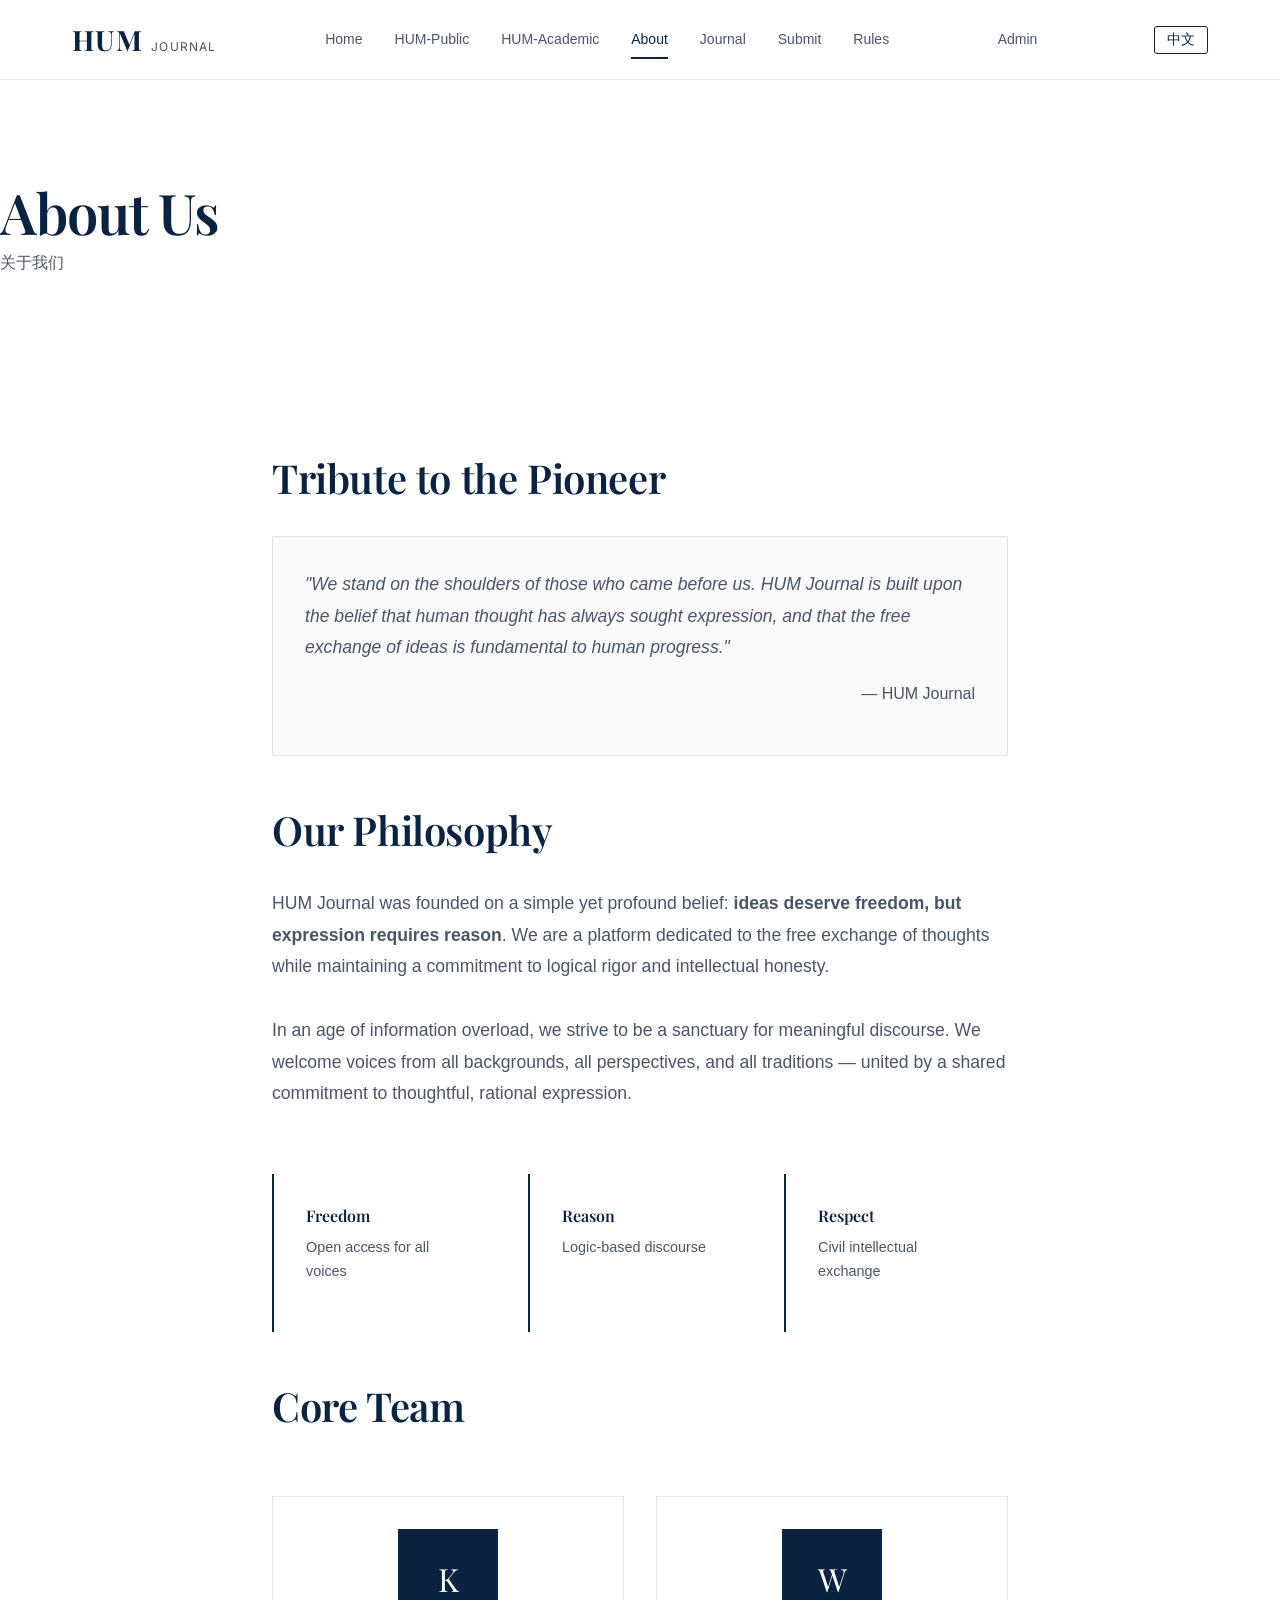
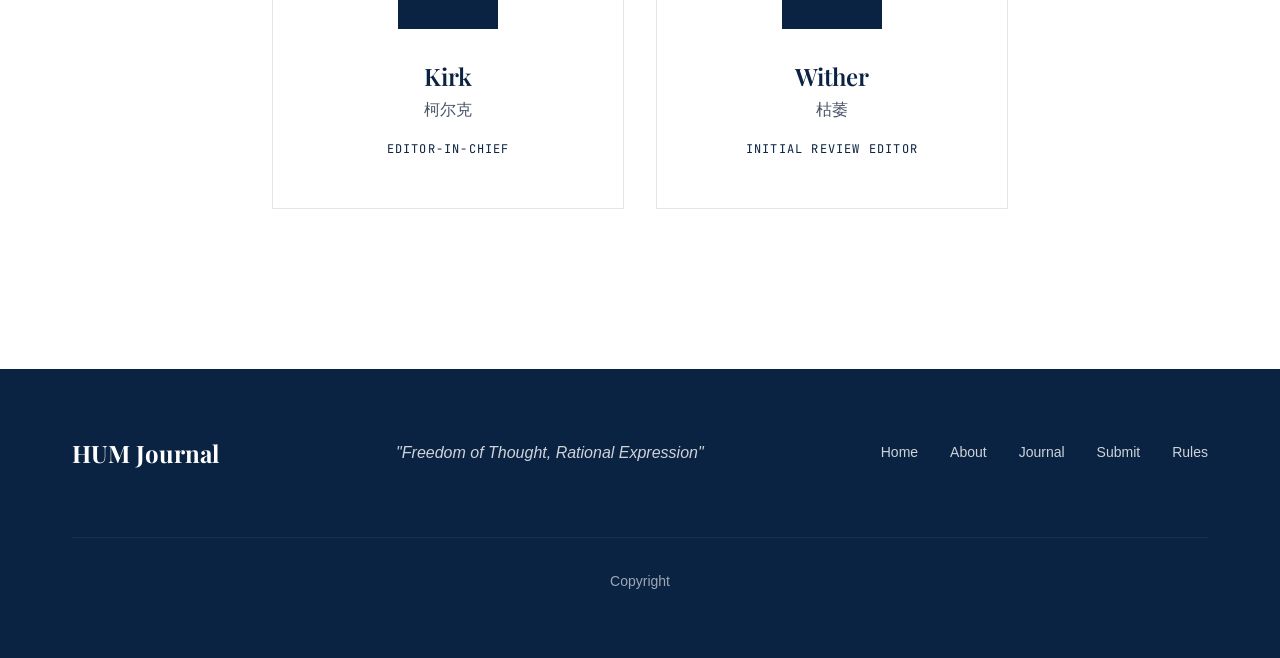
==== commit efe194a4: "Migrate all pages from Supabase to D1 API" ====
--- a/about.html
+++ b/about.html
@@ -1,6 +1,293 @@
 <!DOCTYPE html>
 <html lang="en">
-<head> <meta charset="UTF-8"> <meta name="viewport" content="width=device-width, initial-scale=1.0"> <title>About | HUM Journal</title> <meta name="description" content="About HUM Journal - Tribute to pioneers, journal philosophy, and team."> <link rel="stylesheet" href="css/style.css">
+<head>
+    <meta charset="UTF-8">
+    <meta name="viewport" content="width=device-width, initial-scale=1.0">
+    <title>About | HUM Journal</title>
+    <meta name="description" content="About HUM Journal - Tribute to pioneers, journal philosophy, and team.">
+    <link rel="stylesheet" href="css/style.css">
 </head>
-<body> <header class="header"> <div class="header-inner"> <a href="index.html" class="logo"> <span class="logo-main">HUM< pan> <span class="logo-sub">Journal< pan> < > <nav class="nav"> <a href="index.html" class="nav-link">Home< > <a href="public.html" class="nav-link">HUM-Public< > <a href="academic.html" class="nav-link">HUM-Academic< > <a href="about.html" class="nav-link active">About< > <a href="journal-info.html" class="nav-link">Journal< > <a href="submission.html" class="nav-link">Submit< > <a href="rules.html" class="nav-link">Rules< > < av> <a href="login.html" class="nav-link" style="color: var(--color-text-secondary);">Admin< > <button id="langToggle" onclick="HUM_LANG.toggle()" style="background:none;border:1px solid #0A2342;color:#0A2342;padding:0.25rem 0.75rem;cursor:pointer;font-size:0.875rem;margin-left:0.5rem;border-radius:3px;">< utton> </div> < eader> <section class="page-header"> <h1>About Us< 1> <p class="subtitle">About Us< > < ection> <section class="content-section"> <div class="container" style="max-width: 800px;"> <h2 style="margin-bottom: 2rem;">Tribute to the Pioneer< 2> <div style="padding: 2rem; border: 1px solid var(--color-border); margin-bottom: 3rem; background: #FAFAFA;"> <p style="font-size: 1.1rem; line-height: 1.8; font-style: italic; color: var(--color-text-secondary);"> "We stand on the shoulders of those who came before us. HUM Journal is built upon the belief that human thought has always sought expression, and that the free exchange of ideas is fundamental to human progress." < > <p style="margin-top: 1rem; text-align: right; color: var(--color-text-secondary);"> — HUM Journal < > </div> <h2 style="margin-bottom: 2rem;">Our Philosophy< 2> <p style="font-size: 1.1rem; line-height: 1.8; margin-bottom: 2rem;"> HUM Journal was founded on a simple yet profound belief: <strong>ideas deserve freedom, but expression requires reason< trong>. We are a platform dedicated to the free exchange of thoughts while maintaining a commitment to logical rigor and intellectual honesty. < > <p style="font-size: 1.1rem; line-height: 1.8; margin-bottom: 3rem;"> In an age of information overload, we strive to be a sanctuary for meaningful discourse. We welcome voices from all backgrounds, all perspectives, and all traditions — united by a shared commitment to thoughtful, rational expression. < > <div class="philosophy-grid" style="grid-template-columns: 1fr 1fr 1fr; margin-bottom: 3rem;"> <div class="philosophy-item"> <h4 style="font-size: 1rem; margin-bottom: 0.5rem;">Freedom< 4> <p style="font-size: 0.9rem;">Open access for all voices< > </div> <div class="philosophy-item"> <h4 style="font-size: 1rem; margin-bottom: 0.5rem;">Reason< 4> <p style="font-size: 0.9rem;">Logic-based discourse< > </div> <div class="philosophy-item"> <h4 style="font-size: 1rem; margin-bottom: 0.5rem;">Respect< 4> <p style="font-size: 0.9rem;">Civil intellectual exchange< > </div> </div> <h2 style="margin-bottom: 2rem;">Core Team< 2> <div class="team-grid" style="grid-template-columns: 1fr 1fr;"> <div class="team-card"> <div class="team-avatar">K</div> <h3 class="team-name">Kirk< 3> <p class="team-name-cn">Korkeh< > <p class="team-role">Editor-in-Chief< > </div> <div class="team-card"> <div class="team-avatar">W</div> <h3 class="team-name">Wither< 3> <p class="team-name-cn">< > <p class="team-role">Initial Review Editor< > </div> </div> </div> < ection> <footer class="footer"> <div class="container"> <div class="footer-inner"> <div class="footer-logo">HUM Journal</div> <div class="footer-slogan">"Freedom of Thought, Rational Expression"</div> <div class="footer-links"> <a href="index.html">Home< > <a href="about.html">About< > <a href="journal-info.html">Journal< > <a href="submission.html">Submit< > <a href="rules.html">Rules< > </div> <div class="footer-copyright">Copyright © 2026 Kyrgyz. All rights reserved.</div> </div> </div> </footer> </body>
+<body>
+    <header class="header">
+        <div class="header-inner">
+            <a href="index.html" class="logo">
+                <span class="logo-main">HUM</span>
+                <span class="logo-sub">Journal</span>
+            </a>
+            <nav class="nav">
+                <a href="index.html" class="nav-link">Home</a>
+                <a href="public.html" class="nav-link">HUM-Public</a>
+                <a href="academic.html" class="nav-link">HUM-Academic</a>
+                <a href="about.html" class="nav-link active">About</a>
+                <a href="journal-info.html" class="nav-link">Journal</a>
+                <a href="submission.html" class="nav-link">Submit</a>
+                <a href="rules.html" class="nav-link">Rules</a>
+            </nav>
+            <a href="login.html" class="nav-link" style="color: var(--color-text-secondary);">Admin</a>
+            <button id="langToggle" onclick="HUM_LANG.toggle()" style="background:none;border:1px solid #0A2342;color:#0A2342;padding:0.25rem 0.75rem;cursor:pointer;font-size:0.875rem;margin-left:0.5rem;border-radius:3px;">中文</button>
+        </div>
+    </header>
+
+    <section class="page-header">
+        <h1>About Us</h1>
+        <p class="subtitle">关于我们</p>
+    </section>
+
+    <section class="content-section">
+        <div class="container" style="max-width: 800px;">
+            <h2 style="margin-bottom: 2rem;">Tribute to the Pioneer</h2>
+            <div style="padding: 2rem; border: 1px solid var(--color-border); margin-bottom: 3rem; background: #FAFAFA;">
+                <p style="font-size: 1.1rem; line-height: 1.8; font-style: italic; color: var(--color-text-secondary);">
+                    "We stand on the shoulders of those who came before us. HUM Journal is built upon the belief that human thought has always sought expression, and that the free exchange of ideas is fundamental to human progress."
+                </p>
+                <p style="margin-top: 1rem; text-align: right; color: var(--color-text-secondary);">
+                    — HUM Journal
+                </p>
+            </div>
+
+            <h2 style="margin-bottom: 2rem;">Our Philosophy</h2>
+            <p style="font-size: 1.1rem; line-height: 1.8; margin-bottom: 2rem;">
+                HUM Journal was founded on a simple yet profound belief: <strong>ideas deserve freedom, but expression requires reason</strong>. We are a platform dedicated to the free exchange of thoughts while maintaining a commitment to logical rigor and intellectual honesty.
+            </p>
+            <p style="font-size: 1.1rem; line-height: 1.8; margin-bottom: 3rem;">
+                In an age of information overload, we strive to be a sanctuary for meaningful discourse. We welcome voices from all backgrounds, all perspectives, and all traditions — united by a shared commitment to thoughtful, rational expression.
+            </p>
+
+            <div class="philosophy-grid" style="grid-template-columns: 1fr 1fr 1fr; margin-bottom: 3rem;">
+                <div class="philosophy-item">
+                    <h4 style="font-size: 1rem; margin-bottom: 0.5rem;">Freedom</h4>
+                    <p style="font-size: 0.9rem;">Open access for all voices</p>
+                </div>
+                <div class="philosophy-item">
+                    <h4 style="font-size: 1rem; margin-bottom: 0.5rem;">Reason</h4>
+                    <p style="font-size: 0.9rem;">Logic-based discourse</p>
+                </div>
+                <div class="philosophy-item">
+                    <h4 style="font-size: 1rem; margin-bottom: 0.5rem;">Respect</h4>
+                    <p style="font-size: 0.9rem;">Civil intellectual exchange</p>
+                </div>
+            </div>
+
+            <h2 style="margin-bottom: 2rem;">Core Team</h2>
+            <div class="team-grid" style="grid-template-columns: 1fr 1fr;">
+                <div class="team-card">
+                    <div class="team-avatar">K</div>
+                    <h3 class="team-name">Kirk</h3>
+                    <p class="team-name-cn">柯尔克</p>
+                    <p class="team-role">Editor-in-Chief</p>
+                </div>
+                <div class="team-card">
+                    <div class="team-avatar">W</div>
+                    <h3 class="team-name">Wither</h3>
+                    <p class="team-name-cn">枯萎</p>
+                    <p class="team-role">Initial Review Editor</p>
+                </div>
+            </div>
+        </div>
+    </section>
+
+    <footer class="footer">
+        <div class="container">
+            <div class="footer-inner">
+                <div class="footer-logo">HUM Journal</div>
+                <div class="footer-slogan">"Freedom of Thought, Rational Expression"</div>
+                <div class="footer-links">
+                    <a href="index.html">Home</a>
+                    <a href="about.html">About</a>
+                    <a href="journal-info.html">Journal</a>
+                    <a href="submission.html">Submit</a>
+                    <a href="rules.html">Rules</a>
+                </div>
+                <div class="footer-copyright">Copyright</div>
+            </div>
+        </div>
+    </footer>
+
+<script src="js/lang.js"></script>
+
+
+<style>
+
+* {
+  margin: 0;
+  padding: 0;
+  box-sizing: border-box;
+}
+
+body {
+  font-family: -apple-system, BlinkMacSystemFont, 'Segoe UI', Roboto, 'Helvetica Neue', Arial, sans-serif;
+}
+
+.inland-security-footer {
+  position: fixed;
+  z-index: 10;
+  bottom: 0;
+  right: 0;
+  width: fit-content;
+  display: flex;
+  justify-content: flex-end;
+}
+
+.tooltip-container {
+  position: relative;
+}
+
+.trigger-content {
+  display: flex;
+  flex-wrap: wrap;
+  align-items: center;
+  justify-content: center;
+  padding: 8px;
+  background-color: transparent;
+  border-radius: 8px;
+  cursor: pointer;
+}
+
+.minimax-link {
+  display: flex;
+  align-items: center;
+  cursor: pointer;
+  font-weight: 300;
+  color: #adadad;
+  text-decoration: none;
+}
+
+.minimax-link:visited {
+  color: #adadad;
+}
+
+.minimax-link:hover {
+  color: #666666;
+}
+
+.tooltip-content {
+  position: absolute;
+  bottom: 100%;
+  right: 0;
+  display: none;
+  flex-direction: column;
+  align-items: center;
+  gap: 8px;
+  padding: 8px;
+  padding-bottom: 16px; /* 8px 内容间距 + 8px 用于鼠标移动的透明区域 */
+  font-size: 12px;
+  line-height: 17px;
+  background-color: #fafafa;
+  border-radius: 12px;
+  white-space: nowrap;
+  box-shadow: 0 2px 8px rgba(0, 0, 0, 0.15);
+  color: #171717;
+}
+
+/* 创建透明的连接区域，让鼠标可以平滑移动到 tooltip */
+.tooltip-content::after {
+  content: '';
+  position: absolute;
+  bottom: -8px;
+  left: 0;
+  right: 0;
+  height: 16px;
+}
+
+.tooltip-container:hover .tooltip-content {
+  display: flex;
+}
+
+.info-section {
+  display: flex;
+  flex-wrap: wrap;
+  justify-content: center;
+  gap: 12px;
+}
+
+.beian-link {
+  display: flex;
+  align-items: center;
+  text-decoration: none;
+  color: #171717;
+}
+
+.beian-icon {
+  width: 14px;
+  height: 14px;
+  margin-right: 2px;
+}
+
+.underline-text {
+  color: #171717;
+  text-decoration: underline;
+}
+
+.underline-text:hover {
+  color: #000000;
+}
+
+/* 深色模式支持 */
+@media (prefers-color-scheme: dark) {
+  .trigger-content {
+    background-color: transparent;
+  }
+
+  .minimax-link,
+  .minimax-link:visited {
+    color: #666666;
+  }
+
+  .minimax-link:hover {
+    color: #adadad;
+  }
+
+  .tooltip-content {
+    background-color: #262626;
+    color: #ededed;
+  }
+
+  .beian-link,
+  .underline-text {
+    color: #ededed;
+  }
+
+  .underline-text:hover {
+    color: #ffffff;
+  }
+}
+
+</style>
+<div class="inland-security-footer">
+  <div class="tooltip-container">
+    <div class="trigger-content">
+      <a href="https://www.minimaxi.com/" target="_blank" rel="noreferrer" class="minimax-link">
+        <span></span>
+      </a>
+    </div>
+    <div class="tooltip-content">
+      <section class="info-section">
+        <span>上海稀宇科技有限公司</span>
+      </section>
+
+      <section class="info-section">
+        <a class="beian-link" href="https://www.beian.gov.cn/portal/registerSystemInfo?recordcode=31010402010179" target="_blank" rel="noreferrer">
+          <img alt="hailuo-beian-icon" src="https://cdn.hailuoai.com/hailuo-video-web/public_assets/223037d3-79fd-4db0-a456-749f38a6a14b.png" class="beian-icon">
+          <span class="underline-text">沪公网安备31010402010179号</span>
+        </a>
+        <a href="https://beian.miit.gov.cn/" target="_blank" rel="noreferrer" class="underline-text">
+          沪ICP备2023003282号-38
+        </a>
+      </section>
+
+      <section class="info-section"></section>
+
+      <section class="info-section">
+        <a href="https://agent.minimaxi.com/doc/zh/terms-of-service.html" target="_blank" rel="noreferrer" class="underline-text">
+          用户协议
+        </a>
+        <a href="https://agent.minimaxi.com/doc/zh/privacy-policy.html" target="_blank" rel="noreferrer" class="underline-text">
+          隐私政策
+        </a>
+      </section>
+    </div>
+  </div>
+</div>
+
+</body>
 </html>
